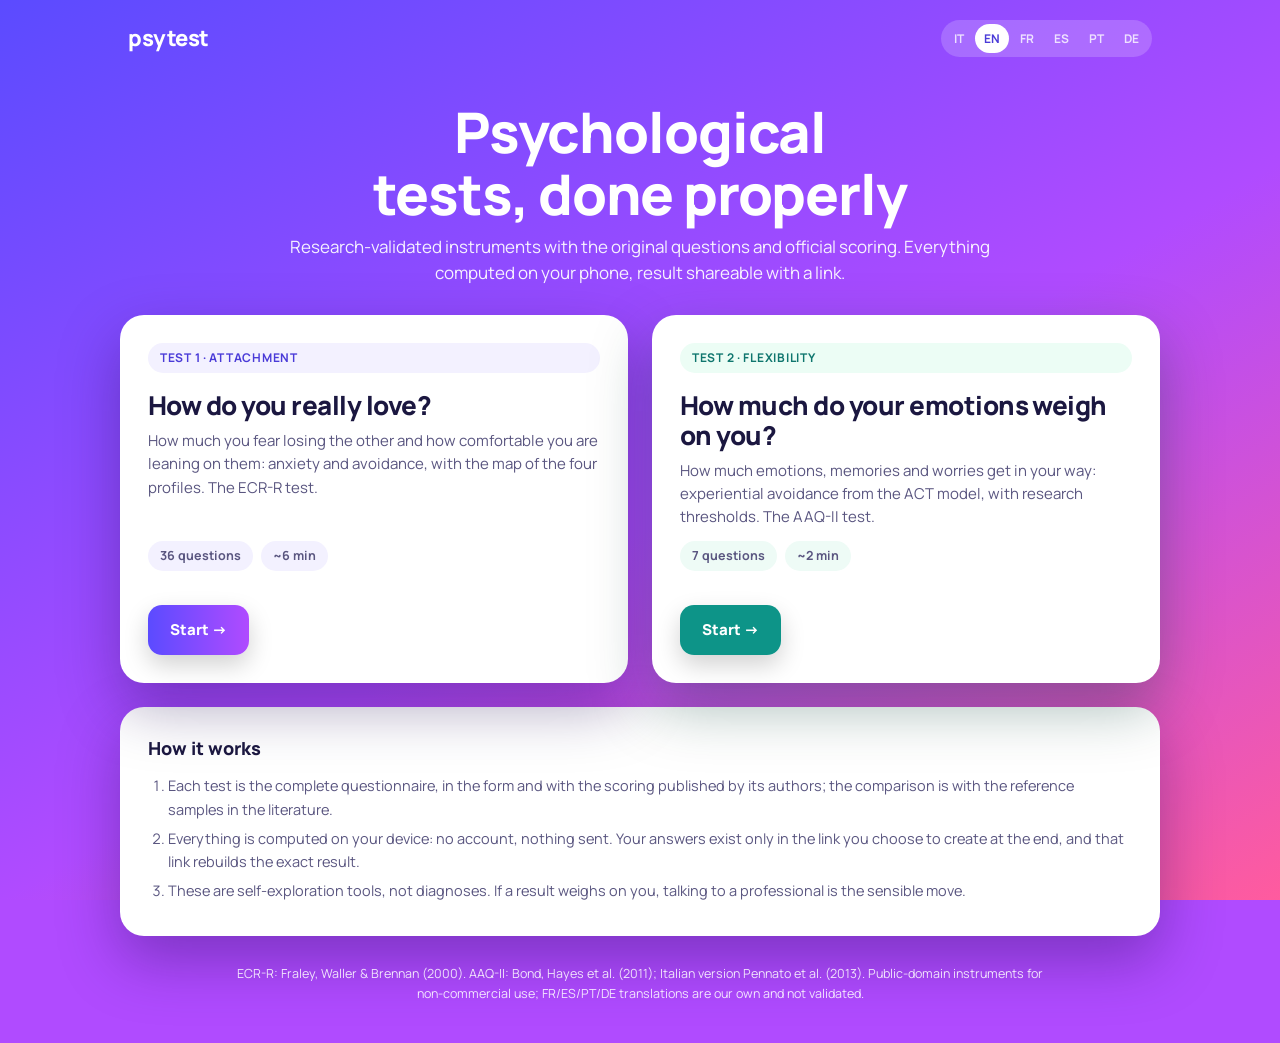
==== index.html @ 0bfcee7a "psytest: test psicologici ECR-R e AAQ-II, stile app moderna, 6 lingue, link condivisibile Co-Authore" ====
<!DOCTYPE html>
<html lang="it">
<head>
<meta charset="UTF-8">
<meta name="viewport" content="width=device-width, initial-scale=1.0">
<title>psytest</title>
<meta name="description" content="Test psicologici validati, calcolati sul tuo dispositivo: stile di attaccamento (ECR-R) e flessibilità psicologica (AAQ-II). Risultato condivisibile con un link.">
<meta name="robots" content="noindex, nofollow">
<link rel="preconnect" href="https://fonts.googleapis.com">
<link rel="preconnect" href="https://fonts.gstatic.com" crossorigin>
<link href="https://fonts.googleapis.com/css2?family=Manrope:wght@500;600;700;800&display=swap" rel="stylesheet">
<link rel="stylesheet" href="psy/app.css">
</head>
<body>
<div class="top"><a class="brand" href="index.html">psytest</a><span id="langPick"></span></div>
<div class="hero"><h1 id="title"></h1><p id="lede"></p></div>
<main class="tests" id="tests"></main>
<section class="how"><div class="card"><h2 id="howT"></h2><ol id="how"></ol></div></section>
<p class="foot" id="foot"></p>

<script src="lang/i18n.js"></script>
<script>
(function(){
  const $=id=>document.getElementById(id);
  const UI={
    it:{title:"Test psicologici, fatti bene",lede:"Strumenti validati dalla ricerca, con le domande originali e il punteggio ufficiale. Tutto calcolato sul tuo telefono, risultato condivisibile con un link.",
      tests:[{h:"ecr-r.html",k:"Test 1 · Attaccamento",t:"Come ami, davvero?",d:"Quanto temi di perdere l'altro e quanto ti è comodo appoggiarti: ansia ed evitamento, con la mappa dei quattro profili. Il test ECR-R.",m:["36 domande","~6 min"],b:"Inizia"},
             {h:"aaq-ii.html",k:"Test 2 · Flessibilità",t:"Quanto ti pesano le emozioni?",d:"Quanto emozioni, ricordi e preoccupazioni ti ostacolano: l'evitamento esperienziale del modello ACT, con le soglie di ricerca. Il test AAQ-II.",m:["7 domande","~2 min"],b:"Inizia",theme:"teal"}],
      howT:"Come funziona",how:["Ogni test è il questionario completo, nella forma e con lo scoring pubblicati dagli autori; il confronto è con i campioni di riferimento della letteratura.","Tutto viene calcolato sul tuo dispositivo: nessun account, nessun invio. Le risposte esistono solo nel link che scegli di creare alla fine, e quel link ricostruisce esattamente il risultato.","Sono strumenti di auto-esplorazione, non diagnosi. Se un risultato ti pesa, parlarne con un professionista è la mossa sensata."],
      foot:"ECR-R: Fraley, Waller & Brennan (2000). AAQ-II: Bond, Hayes et al. (2011); versione italiana Pennato et al. (2013). Strumenti di pubblico dominio per uso non commerciale; le traduzioni FR/ES/PT/DE sono proprie e non validate."},
    en:{title:"Psychological tests, done properly",lede:"Research-validated instruments with the original questions and official scoring. Everything computed on your phone, result shareable with a link.",
      tests:[{h:"ecr-r.html",k:"Test 1 · Attachment",t:"How do you really love?",d:"How much you fear losing the other and how comfortable you are leaning on them: anxiety and avoidance, with the map of the four profiles. The ECR-R test.",m:["36 questions","~6 min"],b:"Start"},
             {h:"aaq-ii.html",k:"Test 2 · Flexibility",t:"How much do your emotions weigh on you?",d:"How much emotions, memories and worries get in your way: experiential avoidance from the ACT model, with research thresholds. The AAQ-II test.",m:["7 questions","~2 min"],b:"Start",theme:"teal"}],
      howT:"How it works",how:["Each test is the complete questionnaire, in the form and with the scoring published by its authors; the comparison is with the reference samples in the literature.","Everything is computed on your device: no account, nothing sent. Your answers exist only in the link you choose to create at the end, and that link rebuilds the exact result.","These are self-exploration tools, not diagnoses. If a result weighs on you, talking to a professional is the sensible move."],
      foot:"ECR-R: Fraley, Waller & Brennan (2000). AAQ-II: Bond, Hayes et al. (2011); Italian version Pennato et al. (2013). Public-domain instruments for non-commercial use; FR/ES/PT/DE translations are our own and not validated."},
    fr:{title:"Des tests psychologiques, faits comme il faut",lede:"Des outils validés par la recherche, avec les questions originales et le score officiel. Tout est calculé sur ton téléphone, résultat partageable par un lien.",
      tests:[{h:"ecr-r.html",k:"Test 1 · Attachement",t:"Comment tu aimes, vraiment ?",d:"À quel point tu crains de perdre l'autre et à quel point tu es à l'aise pour t'appuyer sur lui : anxiété et évitement, avec la carte des quatre profils. Le test ECR-R.",m:["36 questions","~6 min"],b:"Commencer"},
             {h:"aaq-ii.html",k:"Test 2 · Flexibilité",t:"À quel point tes émotions te pèsent ?",d:"À quel point les émotions, les souvenirs et les inquiétudes te font obstacle : l'évitement expérientiel du modèle ACT, avec les seuils de recherche. Le test AAQ-II.",m:["7 questions","~2 min"],b:"Commencer",theme:"teal"}],
      howT:"Comment ça marche",how:["Chaque test est le questionnaire complet, dans la forme et avec le score publiés par ses auteurs ; la comparaison se fait avec les échantillons de référence de la littérature.","Tout est calculé sur ton appareil : pas de compte, rien d'envoyé. Tes réponses n'existent que dans le lien que tu choisis de créer à la fin, et ce lien reconstruit exactement le résultat.","Ce sont des outils d'auto-exploration, pas des diagnostics. Si un résultat te pèse, en parler à un professionnel est la démarche sensée."],
      foot:"ECR-R : Fraley, Waller & Brennan (2000). AAQ-II : Bond, Hayes et al. (2011) ; version italienne Pennato et al. (2013). Instruments du domaine public pour usage non commercial ; les traductions FR/ES/PT/DE sont les nôtres et non validées."},
    es:{title:"Tests psicológicos, hechos como es debido",lede:"Instrumentos validados por la investigación, con las preguntas originales y la puntuación oficial. Todo se calcula en tu teléfono, resultado compartible con un enlace.",
      tests:[{h:"ecr-r.html",k:"Test 1 · Apego",t:"¿Cómo amas, de verdad?",d:"Cuánto temes perder al otro y cuánto te resulta cómodo apoyarte: ansiedad y evitación, con el mapa de los cuatro perfiles. El test ECR-R.",m:["36 preguntas","~6 min"],b:"Empezar"},
             {h:"aaq-ii.html",k:"Test 2 · Flexibilidad",t:"¿Cuánto te pesan las emociones?",d:"Cuánto te obstaculizan las emociones, los recuerdos y las preocupaciones: la evitación experiencial del modelo ACT, con los umbrales de investigación. El test AAQ-II.",m:["7 preguntas","~2 min"],b:"Empezar",theme:"teal"}],
      howT:"Cómo funciona",how:["Cada test es el cuestionario completo, en la forma y con la puntuación publicadas por sus autores; la comparación es con las muestras de referencia de la literatura.","Todo se calcula en tu dispositivo: sin cuenta, sin envíos. Tus respuestas existen solo en el enlace que decidas crear al final, y ese enlace reconstruye exactamente el resultado.","Son herramientas de autoexploración, no diagnósticos. Si un resultado te pesa, hablarlo con un profesional es lo sensato."],
      foot:"ECR-R: Fraley, Waller & Brennan (2000). AAQ-II: Bond, Hayes et al. (2011); versión italiana Pennato et al. (2013). Instrumentos de dominio público para uso no comercial; las traducciones FR/ES/PT/DE son propias y no validadas."},
    pt:{title:"Testes psicológicos, feitos como se deve",lede:"Instrumentos validados pela pesquisa, com as perguntas originais e a pontuação oficial. Tudo calculado no seu celular, resultado compartilhável por link.",
      tests:[{h:"ecr-r.html",k:"Teste 1 · Apego",t:"Como você ama, de verdade?",d:"Quanto você teme perder o outro e quanto se sente à vontade para se apoiar: ansiedade e evitação, com o mapa dos quatro perfis. O teste ECR-R.",m:["36 perguntas","~6 min"],b:"Começar"},
             {h:"aaq-ii.html",k:"Teste 2 · Flexibilidade",t:"Quanto as emoções pesam para você?",d:"Quanto emoções, lembranças e preocupações atrapalham você: a evitação experiencial do modelo ACT, com os limiares de pesquisa. O teste AAQ-II.",m:["7 perguntas","~2 min"],b:"Começar",theme:"teal"}],
      howT:"Como funciona",how:["Cada teste é o questionário completo, na forma e com a pontuação publicadas pelos autores; a comparação é com as amostras de referência da literatura.","Tudo é calculado no seu dispositivo: sem conta, sem envio. Suas respostas existem só no link que você escolher criar no fim, e esse link reconstrói exatamente o resultado.","São ferramentas de autoexploração, não diagnósticos. Se um resultado pesa, conversar com um profissional é o passo sensato."],
      foot:"ECR-R: Fraley, Waller & Brennan (2000). AAQ-II: Bond, Hayes et al. (2011); versão italiana Pennato et al. (2013). Instrumentos de domínio público para uso não comercial; as traduções FR/ES/PT/DE são próprias e não validadas."},
    de:{title:"Psychologische Tests, richtig gemacht",lede:"Von der Forschung validierte Instrumente mit den Originalfragen und der offiziellen Auswertung. Alles auf deinem Handy berechnet, Ergebnis per Link teilbar.",
      tests:[{h:"ecr-r.html",k:"Test 1 · Bindung",t:"Wie liebst du wirklich?",d:"Wie sehr du fürchtest, den anderen zu verlieren, und wie leicht du dich anlehnen kannst: Angst und Vermeidung, mit der Karte der vier Profile. Der ECR-R-Test.",m:["36 Fragen","~6 Min."],b:"Starten"},
             {h:"aaq-ii.html",k:"Test 2 · Flexibilität",t:"Wie sehr belasten dich deine Gefühle?",d:"Wie sehr Gefühle, Erinnerungen und Sorgen dir im Weg stehen: Erlebnisvermeidung aus dem ACT-Modell, mit Forschungsschwellen. Der AAQ-II-Test.",m:["7 Fragen","~2 Min."],b:"Starten",theme:"teal"}],
      howT:"So funktioniert es",how:["Jeder Test ist der vollständige Fragebogen, in der Form und mit der Auswertung, die die Autoren veröffentlicht haben; verglichen wird mit den Referenzstichproben der Literatur.","Alles wird auf deinem Gerät berechnet: kein Konto, nichts wird gesendet. Deine Antworten existieren nur im Link, den du am Ende erstellen möchtest, und dieser Link stellt genau das Ergebnis wieder her.","Das sind Werkzeuge zur Selbsterkundung, keine Diagnosen. Wenn dich ein Ergebnis belastet, ist ein Gespräch mit einer Fachperson der vernünftige Schritt."],
      foot:"ECR-R: Fraley, Waller & Brennan (2000). AAQ-II: Bond, Hayes et al. (2011); italienische Version Pennato et al. (2013). Gemeinfreie Instrumente für nicht-kommerzielle Nutzung; die Übersetzungen FR/ES/PT/DE sind unsere eigenen und nicht validiert."}
  };
  function render(){
    const L=window.ZI18N?window.ZI18N.get():"it", u=UI[L]||UI.it;
    document.documentElement.lang=L;
    $("title").textContent=u.title; $("lede").textContent=u.lede;
    $("tests").innerHTML=u.tests.map(t=>`<a class="card" href="${t.h}"${t.theme?` data-theme="${t.theme}"`:""} style="text-decoration:none;color:inherit"><span class="kicker">${t.k}</span><h2>${t.t}</h2><p>${t.d}</p><div class="meta">${t.m.map(m=>`<span>${m}</span>`).join("")}</div><span class="btn">${t.b} →</span></a>`).join("");
    $("howT").textContent=u.howT; $("how").innerHTML=u.how.map(p=>`<li>${p}</li>`).join("");
    $("foot").textContent=u.foot;
    if(window.ZI18N) window.ZI18N.decorate();
  }
  if(window.ZI18N) window.ZI18N.mount($("langPick"));
  window.addEventListener("zlangchange",render);
  render();
})();
</script>
</body>
</html>
---- psy/app.css ----
/* ============================================================
   PSYTEST · APP — stile "app moderna"
   Sfondo sfumato, card bianche con ombra morbida, una domanda
   per schermata, pulsanti grandi con etichetta, barra di
   avanzamento, risultato con anello / chip / barre, box di
   condivisione. Font: Manrope.
   Tema per modulo via data-theme sul <body>: default indaco→rosa,
   "teal" per il modulo 02.
   ============================================================ */
:root{
  --g1:#5b4bff;--g2:#b04bff;--g3:#ff5b9e;
  --acc:#5b4bff;--acc2:#ff5b9e;--acc-l:#f3f1ff;--acc-l2:#ffe6ef;--acc-t:#4a3bd8;--acc2-t:#d6336c;
  --ink:#1b1740;--ink2:#5a5680;--ink3:#8f8bb0;--card:#fff;--soft:#f3f1ff;--line:#e9e6fb;
  --shadow:0 24px 60px rgba(30,10,80,.35);
  --font:'Manrope',system-ui,-apple-system,Segoe UI,sans-serif;
}
[data-theme="teal"]{--g1:#0891b2;--g2:#0d9488;--g3:#84cc16;--acc:#0d9488;--acc2:#65a30d;--acc-l:#ecfdf5;--acc-l2:#f4fce3;--acc-t:#0f766e;--acc2-t:#4d7c0f;--soft:#eefbf6;--line:#d9f2ea;--shadow:0 24px 60px rgba(4,60,50,.35)}
*{box-sizing:border-box}
html{scroll-behavior:smooth}
body{margin:0;font-family:var(--font);color:var(--ink);background:var(--g2);background-image:linear-gradient(150deg,var(--g1) 0%,var(--g2) 55%,var(--g3) 100%);background-attachment:fixed;min-height:100vh;padding:0 16px;padding-block:0 40px;line-height:1.5;-webkit-text-size-adjust:100%}
::selection{background:var(--acc);color:#fff}
:focus-visible{outline:3px solid #fff;outline-offset:2px;box-shadow:0 0 0 5px var(--acc)}
a{color:var(--acc-t)}
b,strong{font-weight:700}

.top{max-width:1040px;margin:0 auto;display:flex;justify-content:space-between;align-items:center;padding:20px 8px;color:#fff;gap:12px}
.top .brand{font-weight:800;font-size:22px;letter-spacing:-.02em;color:#fff;text-decoration:none}
.top .brand small{font-weight:600;font-size:13px;opacity:.85;margin-left:10px}
@media(max-width:600px){.top .brand small{display:none}}
.zlang-picker{display:inline-flex;gap:2px;background:rgba(255,255,255,.18);border-radius:999px;padding:4px}
.zlang-btn{border:0;background:transparent;color:#fff;font-family:var(--font);font-weight:700;font-size:12px;padding:6px 9px;border-radius:999px;cursor:pointer;opacity:.8}
.zlang-btn:hover{opacity:1;background:rgba(255,255,255,.14)}
.zlang-btn.on{opacity:1;background:#fff;color:var(--acc-t)}

.stage{max-width:1040px;margin:12px auto 0;display:grid;grid-template-columns:1fr;gap:28px;align-items:start;justify-items:center}
.stage.two{grid-template-columns:1fr 1fr;justify-items:stretch}
@media(max-width:800px){.stage.two{grid-template-columns:1fr}}
.card{background:var(--card);border-radius:24px;padding:28px;box-shadow:var(--shadow);width:100%;max-width:620px}
.stage.two .card{max-width:none}
@media(max-width:600px){.card{padding:22px 18px;border-radius:20px}}
.kicker{display:inline-flex;gap:8px;align-items:center;font-size:12px;font-weight:700;color:var(--acc-t);background:var(--acc-l);border-radius:999px;padding:6px 12px;letter-spacing:.06em;text-transform:uppercase}
h1{font-size:clamp(26px,4vw,34px);letter-spacing:-.02em;line-height:1.1;margin:16px 0 8px;font-weight:800;text-wrap:balance}
.lede{color:var(--ink2);font-size:15.5px;margin:0 0 18px;line-height:1.55}
.meta{display:flex;flex-wrap:wrap;gap:8px;margin:0 0 20px}
.meta span{font-size:12.5px;font-weight:700;color:var(--ink2);background:var(--soft);border-radius:999px;padding:6px 12px}
.instr{background:var(--soft);border-radius:16px;padding:14px 16px;font-size:14.5px;color:var(--ink2);line-height:1.5;margin:0 0 20px}
.instr b{color:var(--ink)}

.prog{display:flex;align-items:center;gap:12px;font-size:13px;font-weight:700;color:var(--ink2);margin-bottom:8px}
.bar{flex:1;height:10px;background:var(--soft);border-radius:999px;overflow:hidden}
.bar i{display:block;height:100%;width:0;background:linear-gradient(90deg,var(--acc),var(--acc2));border-radius:999px;transition:width .3s cubic-bezier(.2,.8,.2,1)}
.qn{font-size:13px;font-weight:700;color:var(--ink3);margin:22px 0 6px;letter-spacing:.04em}
.q{font-size:22px;font-weight:700;line-height:1.3;margin:0 0 20px;letter-spacing:-.01em;min-height:2.6em}
@media(max-width:600px){.q{font-size:20px}}
.opts{display:grid;gap:10px}
.opt{display:flex;align-items:center;justify-content:space-between;gap:12px;min-height:54px;padding:10px 18px;border-radius:14px;border:2px solid var(--line);background:#fff;font-family:var(--font);font-weight:600;font-size:15px;color:var(--ink);text-align:left;cursor:pointer;transition:border-color .12s,background .12s,transform .08s}
.opt b{flex:none;width:30px;height:30px;border-radius:50%;background:var(--soft);display:inline-flex;align-items:center;justify-content:center;font-size:13px;color:var(--acc-t)}
.opt:hover{border-color:var(--acc)}
.opt:active{transform:scale(.99)}
.opt.on{border-color:var(--acc);background:var(--acc-l);box-shadow:0 8px 20px rgba(0,0,0,.08)}
.opt.on b{background:var(--acc);color:#fff}
.nav{display:flex;justify-content:space-between;margin-top:22px;gap:10px}
.btn{min-height:50px;padding:0 22px;border-radius:14px;border:0;font-family:var(--font);font-weight:800;font-size:15px;background:linear-gradient(90deg,var(--acc),var(--g2));color:#fff;box-shadow:0 10px 24px rgba(0,0,0,.18);display:inline-flex;align-items:center;justify-content:center;gap:8px;cursor:pointer;text-decoration:none;transition:transform .08s,box-shadow .12s}
.btn:hover{box-shadow:0 12px 28px rgba(0,0,0,.24)}
.btn:active{transform:translateY(1px)}
.btn.ghost{background:var(--soft);color:var(--ink2);box-shadow:none}
.btn.ghost:hover{background:var(--line)}
.btn[disabled]{opacity:.45;cursor:default;box-shadow:none}
.btn.full{width:100%}
.btn svg{width:16px;height:16px;fill:currentColor}
.hint{font-size:12.5px;color:var(--ink3);margin-top:12px;text-align:center}

/* risultato */
.res .big{display:flex;align-items:center;gap:22px;margin:18px 0 8px;flex-wrap:wrap}
.ring{width:132px;height:132px;border-radius:50%;background:conic-gradient(var(--acc) 0 var(--p,50%),var(--soft) var(--p,50%) 100%);display:grid;place-items:center;flex:none}
.ring div{width:104px;height:104px;border-radius:50%;background:#fff;display:grid;place-items:center;text-align:center;font-weight:800;font-size:26px;line-height:1}
.ring div small{display:block;font-size:10.5px;color:var(--ink3);font-weight:700;margin-top:5px;letter-spacing:.04em}
.style{font-size:28px;font-weight:800;letter-spacing:-.02em;line-height:1.1;margin:0}
.style small{display:block;font-size:14px;color:var(--ink2);font-weight:600;margin-top:6px}
.chips{display:flex;gap:8px;flex-wrap:wrap;margin:14px 0 18px}
.chip{font-size:12.5px;font-weight:700;border-radius:999px;padding:7px 12px;background:var(--acc-l);color:var(--acc-t)}
.chip.p{background:var(--acc-l2);color:var(--acc2-t)}
.dim{margin:14px 0}
.dim .h{display:flex;justify-content:space-between;font-weight:700;font-size:14px;margin-bottom:6px}
.dim .h span:last-child{color:var(--ink2)}
.dim .bar{height:12px;position:relative;overflow:visible;margin-bottom:22px}
.dim .bar i{border-radius:999px}
.dim.a .bar i{background:linear-gradient(90deg,#ff9cc2,var(--acc2))}
.dim.v .bar i{background:linear-gradient(90deg,#9d92ff,var(--acc))}
.dim .bar em{position:absolute;top:-5px;bottom:-5px;width:3px;background:var(--ink);border-radius:2px;opacity:.55}
.dim .bar em::after{content:attr(data-l);position:absolute;top:100%;left:50%;transform:translateX(-50%);font-style:normal;font-size:10.5px;color:var(--ink3);white-space:nowrap;margin-top:4px;font-weight:700}
.dim .t{font-size:13.5px;color:var(--ink2);margin:0}
.sec{margin-top:22px;padding-top:18px;border-top:1px solid var(--line)}
.sec h2{font-size:16px;font-weight:800;margin:0 0 8px;letter-spacing:-.01em}
.sec p{margin:0 0 10px;color:var(--ink2);font-size:14.5px;line-height:1.55}
.sec p:last-child{margin-bottom:0}
.desc{color:var(--ink2);font-size:15px;line-height:1.55;margin:16px 0 0}
.tip{background:linear-gradient(135deg,var(--acc-l),var(--acc-l2));border-radius:16px;padding:16px 18px;margin-top:18px;font-size:14.5px;color:var(--ink2)}
.tip b{display:block;color:var(--ink);margin-bottom:4px}
.note{font-size:12.5px;color:var(--ink3);margin-top:16px;line-height:1.5}

.map{display:grid;grid-template-columns:minmax(0,300px) 1fr;gap:18px;align-items:center;margin-top:10px}
@media(max-width:600px){.map{grid-template-columns:1fr}}
.map svg{width:100%;max-width:300px;height:auto;display:block}
.map .grid line{stroke:var(--line);stroke-width:1}
.map .quad{fill:var(--acc-l);opacity:0}
.map .quad.on{opacity:1}
.map .frame{fill:none;stroke:var(--line);stroke-width:2;rx:14}
.map .qlab{font-family:var(--font);font-size:10.5px;font-weight:700;fill:var(--ink3)}
.map .qlab.on{fill:var(--acc-t)}
.map .mean{stroke:var(--ink3);stroke-width:1.5;stroke-dasharray:4 4}
.map .axl{font-family:var(--font);font-size:10px;font-weight:700;fill:var(--ink3)}
.legend{font-size:13.5px;color:var(--ink2)}
.legend .r{display:flex;gap:8px;align-items:baseline;margin-bottom:4px}
.legend .r b{color:var(--ink)}
.legend p{margin:8px 0 0}

.big-score{display:flex;align-items:baseline;gap:8px;margin:14px 0 4px}
.big-score .n{font-size:64px;font-weight:800;letter-spacing:-.04em;line-height:1}
.big-score .of{font-size:15px;font-weight:700;color:var(--ink3)}
.band{font-size:22px;font-weight:800;margin:0 0 14px;letter-spacing:-.01em}
.scale{position:relative;height:14px;border-radius:999px;background:linear-gradient(90deg,var(--acc-l) 0 24%,var(--soft) 24% 40.5%,#fde68a 40.5% 50%,#fca5a5 50% 100%);margin:26px 0 6px}
.scale em{position:absolute;top:-6px;width:26px;height:26px;border-radius:50%;background:var(--acc);border:4px solid #fff;box-shadow:0 4px 12px rgba(0,0,0,.2);transform:translateX(-50%)}
.scale-l{display:flex;justify-content:space-between;font-size:11px;font-weight:700;color:var(--ink3)}
.bands{display:grid;grid-template-columns:repeat(4,1fr);gap:6px;margin:12px 0 4px}
.bands span{font-size:11.5px;font-weight:700;color:var(--ink2);background:var(--soft);border-radius:10px;padding:8px 6px;text-align:center;line-height:1.25}
.bands span.on{background:var(--acc);color:#fff}
@media(max-width:600px){.bands{grid-template-columns:1fr 1fr}}
.items{display:grid;grid-template-columns:repeat(7,1fr);gap:6px;align-items:end;height:110px;margin:16px 0 4px}
.items .b{position:relative;border-radius:8px 8px 4px 4px;background:var(--soft)}
.items .b.top{background:linear-gradient(180deg,var(--acc),var(--g2))}
.items .b span{position:absolute;top:-20px;left:0;right:0;text-align:center;font-size:12px;font-weight:800;color:var(--ink)}
.itemsl{display:grid;grid-template-columns:repeat(7,1fr);gap:6px;font-size:11px;font-weight:700;color:var(--ink3);text-align:center}

.sharebox{margin-top:22px;background:linear-gradient(135deg,var(--acc-l),var(--acc-l2));border-radius:18px;padding:18px}
.sharebox h3{margin:0 0 4px;font-size:16px;font-weight:800}
.sharebox p{margin:0 0 12px;color:var(--ink2);font-size:13.5px}
.sharebox input{width:100%;min-height:44px;border:2px solid var(--line);border-radius:12px;padding:0 12px;font-family:var(--font);font-size:13px;color:var(--ink2);background:#fff;margin-bottom:10px}
.sharebox .row{display:flex;gap:8px;flex-wrap:wrap}
.sharebox .btn{min-height:44px;padding:0 16px;font-size:14px}
.ico{display:inline-flex;gap:8px;flex-wrap:wrap}
.ico a,.ico button{min-height:44px;padding:0 14px;border-radius:12px;background:#fff;border:2px solid var(--line);display:inline-flex;align-items:center;gap:8px;font-family:var(--font);font-size:13px;font-weight:800;color:var(--ink2);text-decoration:none;cursor:pointer}
.ico a:hover,.ico button:hover{border-color:var(--acc)}
.ico svg{width:16px;height:16px;fill:currentColor}
.acts{display:flex;gap:10px;margin-top:18px;flex-wrap:wrap}

/* hub */
.hero{color:#fff;text-align:center;max-width:720px;margin:24px auto 30px}
.hero h1{font-size:clamp(34px,6vw,56px);margin:0 0 10px;color:#fff}
.hero p{font-size:17px;opacity:.92;margin:0;line-height:1.5}
.tests{max-width:1040px;margin:0 auto;display:grid;grid-template-columns:1fr 1fr;gap:24px}
@media(max-width:800px){.tests{grid-template-columns:1fr}}
.tests .card{max-width:none;display:flex;flex-direction:column;gap:6px}
.tests h2{font-size:26px;font-weight:800;letter-spacing:-.02em;margin:12px 0 2px;line-height:1.15}
.tests p{color:var(--ink2);margin:0 0 6px;font-size:15px;line-height:1.55;flex:1}
.tests .btn{align-self:flex-start;margin-top:8px}
.how{max-width:1040px;margin:24px auto 0}
.how .card{max-width:none}
.how h2{font-size:18px;font-weight:800;margin:0 0 12px}
.how ol{margin:0;padding-left:20px;color:var(--ink2);font-size:14.5px;line-height:1.6}
.how li{margin-bottom:6px}
.foot{color:rgba(255,255,255,.85);font-size:12.5px;text-align:center;max-width:820px;margin:28px auto 0;line-height:1.55}

/* motion */
.fade{animation:fade .28s cubic-bezier(.2,.8,.2,1)}
@keyframes fade{from{opacity:0;transform:translateY(8px)}to{opacity:1;transform:none}}
@media(prefers-reduced-motion:reduce){.fade{animation:none}.bar i{transition:none}}
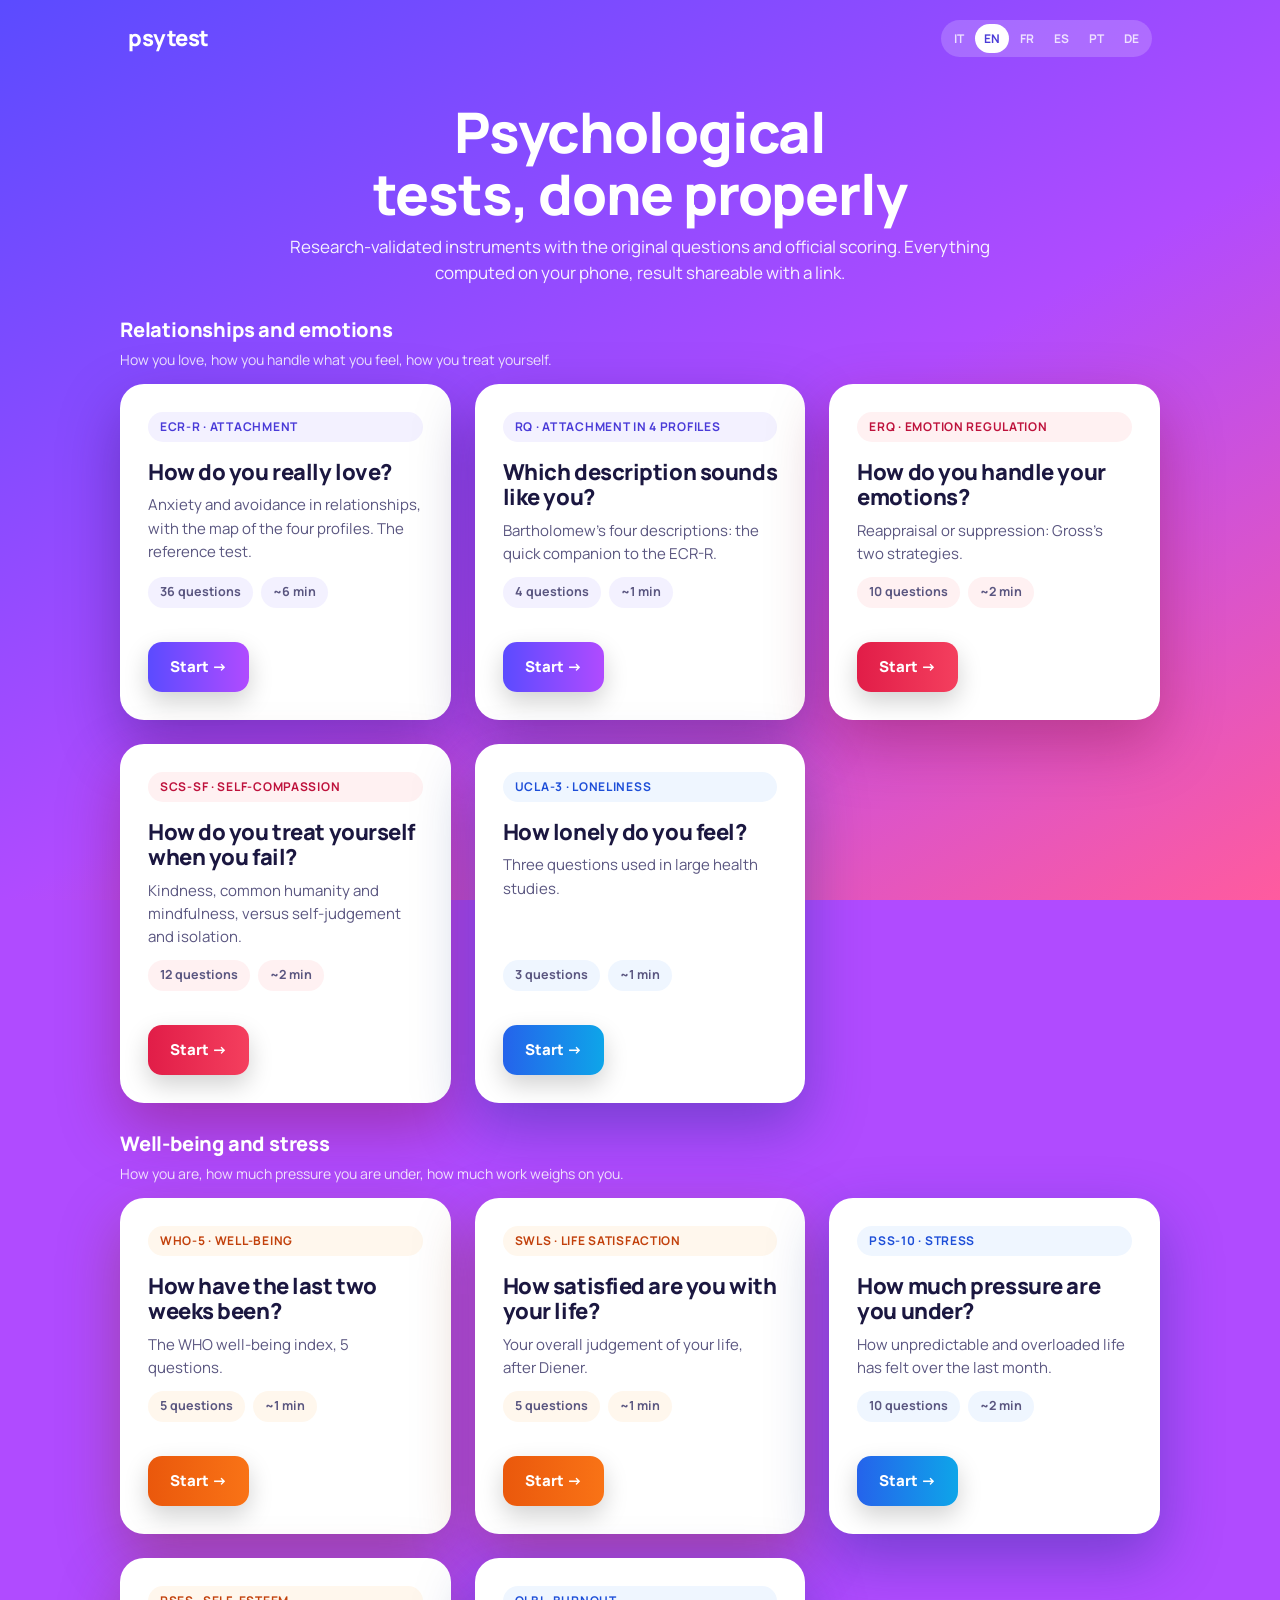
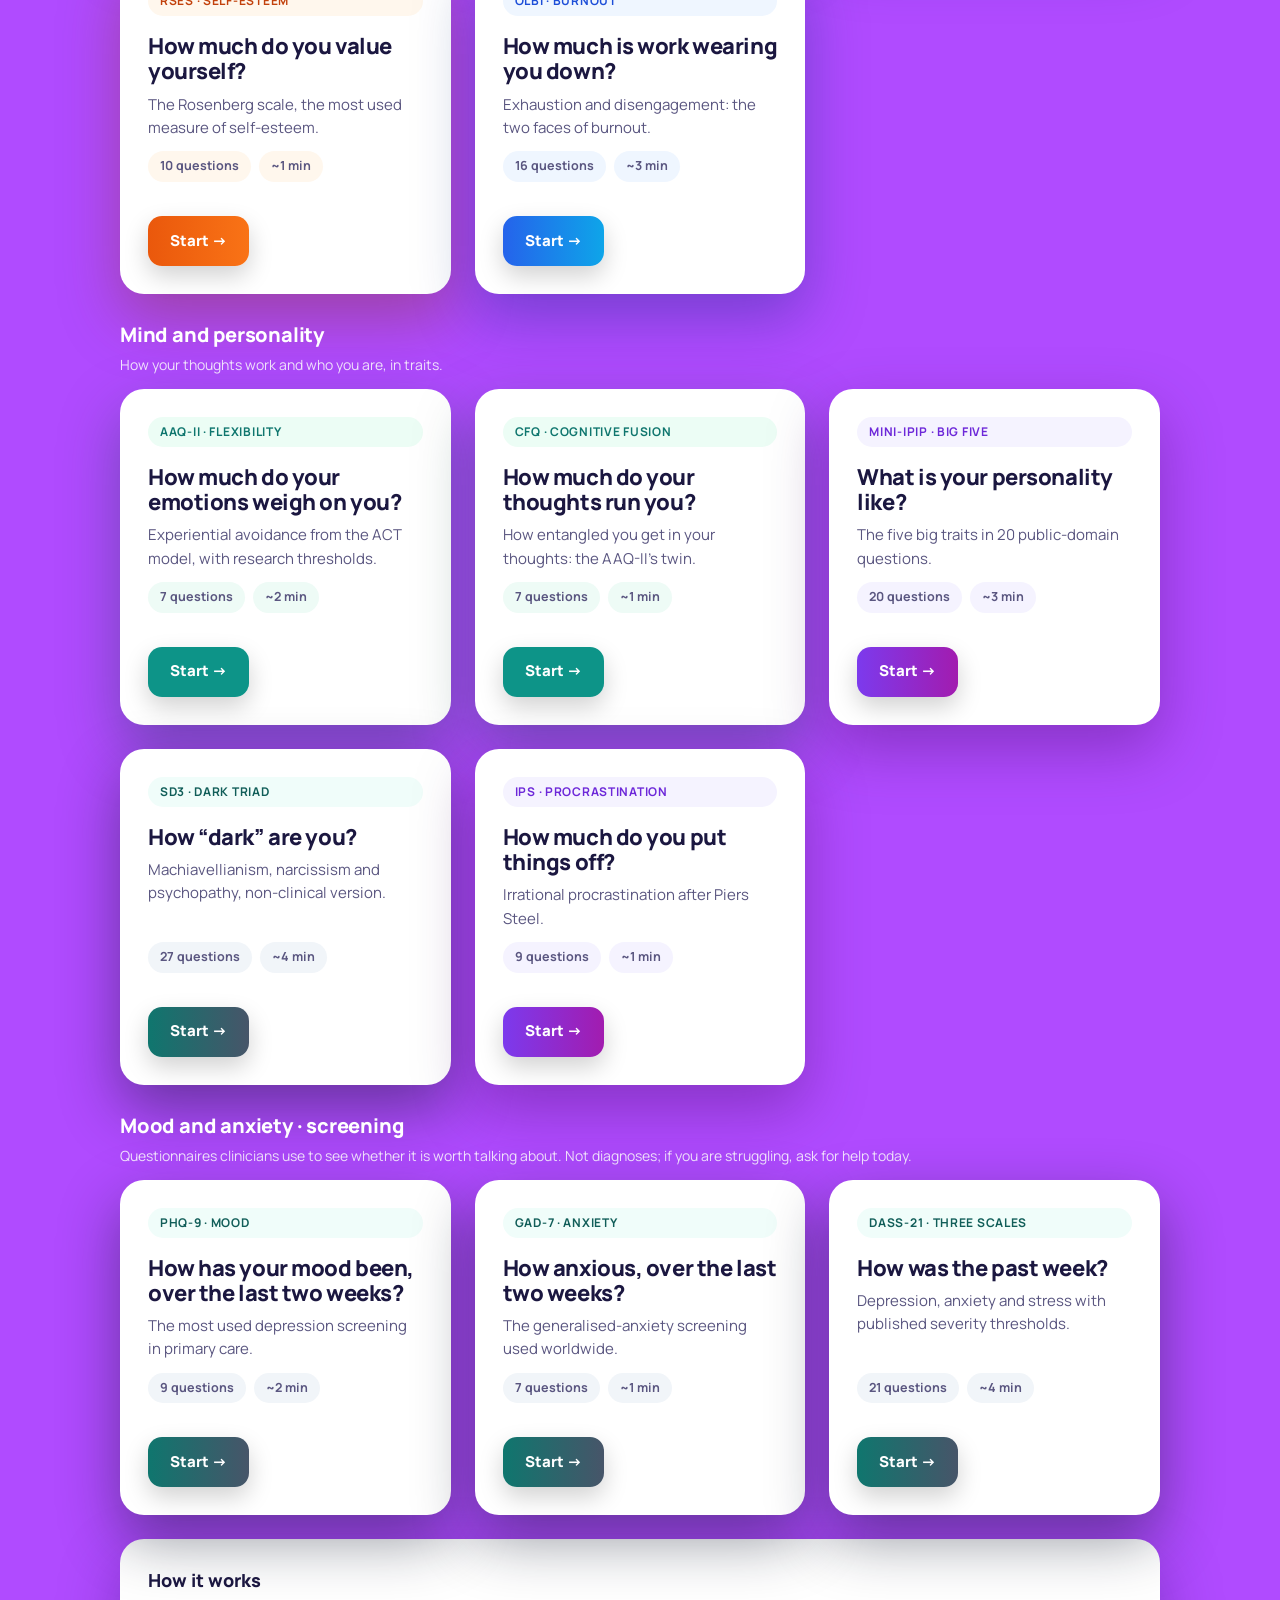
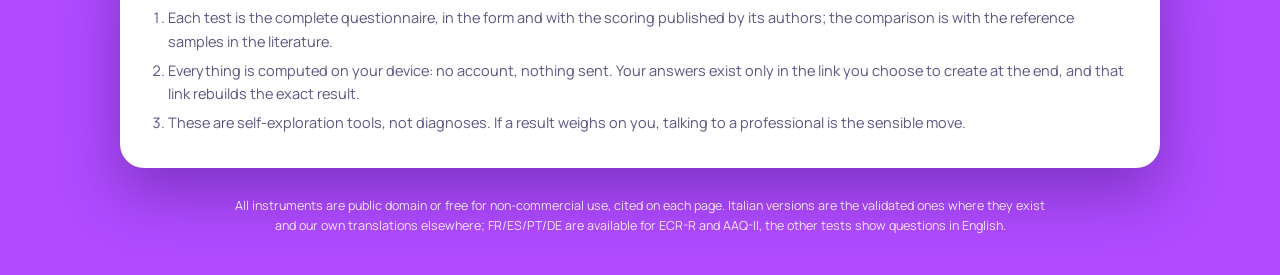
==== commit c4b148ee: "psytest: 16 nuovi test (RQ, ERQ, SCS-SF, UCLA-3, WHO-5, SWLS, PSS-10, RSES, OLBI, CFQ, Mini-IPIP, SD" ====
--- a/index.html
+++ b/index.html
@@ -4,7 +4,7 @@
 <meta charset="UTF-8">
 <meta name="viewport" content="width=device-width, initial-scale=1.0">
 <title>psytest</title>
-<meta name="description" content="Test psicologici validati, calcolati sul tuo dispositivo: stile di attaccamento (ECR-R) e flessibilità psicologica (AAQ-II). Risultato condivisibile con un link.">
+<meta name="description" content="Test psicologici validati, calcolati sul tuo dispositivo, con risultato condivisibile: attaccamento, personalità, benessere, stress, umore.">
 <meta name="robots" content="noindex, nofollow">
 <link rel="preconnect" href="https://fonts.googleapis.com">
 <link rel="preconnect" href="https://fonts.gstatic.com" crossorigin>
@@ -14,7 +14,7 @@
 <body>
 <div class="top"><a class="brand" href="index.html">psytest</a><span id="langPick"></span></div>
 <div class="hero"><h1 id="title"></h1><p id="lede"></p></div>
-<main class="tests" id="tests"></main>
+<div id="groups"></div>
 <section class="how"><div class="card"><h2 id="howT"></h2><ol id="how"></ol></div></section>
 <p class="foot" id="foot"></p>
 
@@ -23,42 +23,73 @@
 (function(){
   const $=id=>document.getElementById(id);
   const UI={
-    it:{title:"Test psicologici, fatti bene",lede:"Strumenti validati dalla ricerca, con le domande originali e il punteggio ufficiale. Tutto calcolato sul tuo telefono, risultato condivisibile con un link.",
-      tests:[{h:"ecr-r.html",k:"Test 1 · Attaccamento",t:"Come ami, davvero?",d:"Quanto temi di perdere l'altro e quanto ti è comodo appoggiarti: ansia ed evitamento, con la mappa dei quattro profili. Il test ECR-R.",m:["36 domande","~6 min"],b:"Inizia"},
-             {h:"aaq-ii.html",k:"Test 2 · Flessibilità",t:"Quanto ti pesano le emozioni?",d:"Quanto emozioni, ricordi e preoccupazioni ti ostacolano: l'evitamento esperienziale del modello ACT, con le soglie di ricerca. Il test AAQ-II.",m:["7 domande","~2 min"],b:"Inizia",theme:"teal"}],
+    it:{title:"Test psicologici, fatti bene",lede:"Strumenti validati dalla ricerca, con le domande originali e il punteggio ufficiale. Tutto calcolato sul tuo telefono, risultato condivisibile con un link.",start:"Inizia",q:"domande",min:"min",
       howT:"Come funziona",how:["Ogni test è il questionario completo, nella forma e con lo scoring pubblicati dagli autori; il confronto è con i campioni di riferimento della letteratura.","Tutto viene calcolato sul tuo dispositivo: nessun account, nessun invio. Le risposte esistono solo nel link che scegli di creare alla fine, e quel link ricostruisce esattamente il risultato.","Sono strumenti di auto-esplorazione, non diagnosi. Se un risultato ti pesa, parlarne con un professionista è la mossa sensata."],
-      foot:"ECR-R: Fraley, Waller & Brennan (2000). AAQ-II: Bond, Hayes et al. (2011); versione italiana Pennato et al. (2013). Strumenti di pubblico dominio per uso non commerciale; le traduzioni FR/ES/PT/DE sono proprie e non validate."},
-    en:{title:"Psychological tests, done properly",lede:"Research-validated instruments with the original questions and official scoring. Everything computed on your phone, result shareable with a link.",
-      tests:[{h:"ecr-r.html",k:"Test 1 · Attachment",t:"How do you really love?",d:"How much you fear losing the other and how comfortable you are leaning on them: anxiety and avoidance, with the map of the four profiles. The ECR-R test.",m:["36 questions","~6 min"],b:"Start"},
-             {h:"aaq-ii.html",k:"Test 2 · Flexibility",t:"How much do your emotions weigh on you?",d:"How much emotions, memories and worries get in your way: experiential avoidance from the ACT model, with research thresholds. The AAQ-II test.",m:["7 questions","~2 min"],b:"Start",theme:"teal"}],
+      foot:"Tutti gli strumenti sono di pubblico dominio o liberi per uso non commerciale, citati in ogni pagina. Le versioni italiane sono quelle validate dove esistono (AAQ-II, PHQ-9, GAD-7, WHO-5, RSES, SWLS, PSS-10, ERQ, CFQ) e traduzioni proprie altrove; FR/ES/PT/DE sono disponibili per ECR-R e AAQ-II, gli altri test mostrano le domande in inglese."},
+    en:{title:"Psychological tests, done properly",lede:"Research-validated instruments with the original questions and official scoring. Everything computed on your phone, result shareable with a link.",start:"Start",q:"questions",min:"min",
       howT:"How it works",how:["Each test is the complete questionnaire, in the form and with the scoring published by its authors; the comparison is with the reference samples in the literature.","Everything is computed on your device: no account, nothing sent. Your answers exist only in the link you choose to create at the end, and that link rebuilds the exact result.","These are self-exploration tools, not diagnoses. If a result weighs on you, talking to a professional is the sensible move."],
-      foot:"ECR-R: Fraley, Waller & Brennan (2000). AAQ-II: Bond, Hayes et al. (2011); Italian version Pennato et al. (2013). Public-domain instruments for non-commercial use; FR/ES/PT/DE translations are our own and not validated."},
-    fr:{title:"Des tests psychologiques, faits comme il faut",lede:"Des outils validés par la recherche, avec les questions originales et le score officiel. Tout est calculé sur ton téléphone, résultat partageable par un lien.",
-      tests:[{h:"ecr-r.html",k:"Test 1 · Attachement",t:"Comment tu aimes, vraiment ?",d:"À quel point tu crains de perdre l'autre et à quel point tu es à l'aise pour t'appuyer sur lui : anxiété et évitement, avec la carte des quatre profils. Le test ECR-R.",m:["36 questions","~6 min"],b:"Commencer"},
-             {h:"aaq-ii.html",k:"Test 2 · Flexibilité",t:"À quel point tes émotions te pèsent ?",d:"À quel point les émotions, les souvenirs et les inquiétudes te font obstacle : l'évitement expérientiel du modèle ACT, avec les seuils de recherche. Le test AAQ-II.",m:["7 questions","~2 min"],b:"Commencer",theme:"teal"}],
-      howT:"Comment ça marche",how:["Chaque test est le questionnaire complet, dans la forme et avec le score publiés par ses auteurs ; la comparaison se fait avec les échantillons de référence de la littérature.","Tout est calculé sur ton appareil : pas de compte, rien d'envoyé. Tes réponses n'existent que dans le lien que tu choisis de créer à la fin, et ce lien reconstruit exactement le résultat.","Ce sont des outils d'auto-exploration, pas des diagnostics. Si un résultat te pèse, en parler à un professionnel est la démarche sensée."],
-      foot:"ECR-R : Fraley, Waller & Brennan (2000). AAQ-II : Bond, Hayes et al. (2011) ; version italienne Pennato et al. (2013). Instruments du domaine public pour usage non commercial ; les traductions FR/ES/PT/DE sont les nôtres et non validées."},
-    es:{title:"Tests psicológicos, hechos como es debido",lede:"Instrumentos validados por la investigación, con las preguntas originales y la puntuación oficial. Todo se calcula en tu teléfono, resultado compartible con un enlace.",
-      tests:[{h:"ecr-r.html",k:"Test 1 · Apego",t:"¿Cómo amas, de verdad?",d:"Cuánto temes perder al otro y cuánto te resulta cómodo apoyarte: ansiedad y evitación, con el mapa de los cuatro perfiles. El test ECR-R.",m:["36 preguntas","~6 min"],b:"Empezar"},
-             {h:"aaq-ii.html",k:"Test 2 · Flexibilidad",t:"¿Cuánto te pesan las emociones?",d:"Cuánto te obstaculizan las emociones, los recuerdos y las preocupaciones: la evitación experiencial del modelo ACT, con los umbrales de investigación. El test AAQ-II.",m:["7 preguntas","~2 min"],b:"Empezar",theme:"teal"}],
-      howT:"Cómo funciona",how:["Cada test es el cuestionario completo, en la forma y con la puntuación publicadas por sus autores; la comparación es con las muestras de referencia de la literatura.","Todo se calcula en tu dispositivo: sin cuenta, sin envíos. Tus respuestas existen solo en el enlace que decidas crear al final, y ese enlace reconstruye exactamente el resultado.","Son herramientas de autoexploración, no diagnósticos. Si un resultado te pesa, hablarlo con un profesional es lo sensato."],
-      foot:"ECR-R: Fraley, Waller & Brennan (2000). AAQ-II: Bond, Hayes et al. (2011); versión italiana Pennato et al. (2013). Instrumentos de dominio público para uso no comercial; las traducciones FR/ES/PT/DE son propias y no validadas."},
-    pt:{title:"Testes psicológicos, feitos como se deve",lede:"Instrumentos validados pela pesquisa, com as perguntas originais e a pontuação oficial. Tudo calculado no seu celular, resultado compartilhável por link.",
-      tests:[{h:"ecr-r.html",k:"Teste 1 · Apego",t:"Como você ama, de verdade?",d:"Quanto você teme perder o outro e quanto se sente à vontade para se apoiar: ansiedade e evitação, com o mapa dos quatro perfis. O teste ECR-R.",m:["36 perguntas","~6 min"],b:"Começar"},
-             {h:"aaq-ii.html",k:"Teste 2 · Flexibilidade",t:"Quanto as emoções pesam para você?",d:"Quanto emoções, lembranças e preocupações atrapalham você: a evitação experiencial do modelo ACT, com os limiares de pesquisa. O teste AAQ-II.",m:["7 perguntas","~2 min"],b:"Começar",theme:"teal"}],
-      howT:"Como funciona",how:["Cada teste é o questionário completo, na forma e com a pontuação publicadas pelos autores; a comparação é com as amostras de referência da literatura.","Tudo é calculado no seu dispositivo: sem conta, sem envio. Suas respostas existem só no link que você escolher criar no fim, e esse link reconstrói exatamente o resultado.","São ferramentas de autoexploração, não diagnósticos. Se um resultado pesa, conversar com um profissional é o passo sensato."],
-      foot:"ECR-R: Fraley, Waller & Brennan (2000). AAQ-II: Bond, Hayes et al. (2011); versão italiana Pennato et al. (2013). Instrumentos de domínio público para uso não comercial; as traduções FR/ES/PT/DE são próprias e não validadas."},
-    de:{title:"Psychologische Tests, richtig gemacht",lede:"Von der Forschung validierte Instrumente mit den Originalfragen und der offiziellen Auswertung. Alles auf deinem Handy berechnet, Ergebnis per Link teilbar.",
-      tests:[{h:"ecr-r.html",k:"Test 1 · Bindung",t:"Wie liebst du wirklich?",d:"Wie sehr du fürchtest, den anderen zu verlieren, und wie leicht du dich anlehnen kannst: Angst und Vermeidung, mit der Karte der vier Profile. Der ECR-R-Test.",m:["36 Fragen","~6 Min."],b:"Starten"},
-             {h:"aaq-ii.html",k:"Test 2 · Flexibilität",t:"Wie sehr belasten dich deine Gefühle?",d:"Wie sehr Gefühle, Erinnerungen und Sorgen dir im Weg stehen: Erlebnisvermeidung aus dem ACT-Modell, mit Forschungsschwellen. Der AAQ-II-Test.",m:["7 Fragen","~2 Min."],b:"Starten",theme:"teal"}],
-      howT:"So funktioniert es",how:["Jeder Test ist der vollständige Fragebogen, in der Form und mit der Auswertung, die die Autoren veröffentlicht haben; verglichen wird mit den Referenzstichproben der Literatur.","Alles wird auf deinem Gerät berechnet: kein Konto, nichts wird gesendet. Deine Antworten existieren nur im Link, den du am Ende erstellen möchtest, und dieser Link stellt genau das Ergebnis wieder her.","Das sind Werkzeuge zur Selbsterkundung, keine Diagnosen. Wenn dich ein Ergebnis belastet, ist ein Gespräch mit einer Fachperson der vernünftige Schritt."],
-      foot:"ECR-R: Fraley, Waller & Brennan (2000). AAQ-II: Bond, Hayes et al. (2011); italienische Version Pennato et al. (2013). Gemeinfreie Instrumente für nicht-kommerzielle Nutzung; die Übersetzungen FR/ES/PT/DE sind unsere eigenen und nicht validiert."}
+      foot:"All instruments are public domain or free for non-commercial use, cited on each page. Italian versions are the validated ones where they exist and our own translations elsewhere; FR/ES/PT/DE are available for ECR-R and AAQ-II, the other tests show questions in English."},
+    fr:{title:"Des tests psychologiques, faits comme il faut",lede:"Des outils validés par la recherche, avec les questions originales et le score officiel. Tout est calculé sur ton téléphone, résultat partageable par un lien.",start:"Commencer",q:"questions",min:"min",howT:"Comment ça marche",how:["Chaque test est le questionnaire complet, dans la forme et avec le score publiés par ses auteurs.","Tout est calculé sur ton appareil : pas de compte, rien d'envoyé. Tes réponses n'existent que dans le lien que tu choisis de créer à la fin.","Ce sont des outils d'auto-exploration, pas des diagnostics. Si un résultat te pèse, en parler à un professionnel est la démarche sensée."],foot:"Instruments du domaine public ou libres pour usage non commercial, cités sur chaque page. FR disponible pour ECR-R et AAQ-II ; les autres tests affichent les questions en anglais."},
+    es:{title:"Tests psicológicos, hechos como es debido",lede:"Instrumentos validados por la investigación, con las preguntas originales y la puntuación oficial. Todo se calcula en tu teléfono, resultado compartible con un enlace.",start:"Empezar",q:"preguntas",min:"min",howT:"Cómo funciona",how:["Cada test es el cuestionario completo, en la forma y con la puntuación publicadas por sus autores.","Todo se calcula en tu dispositivo: sin cuenta, sin envíos. Tus respuestas existen solo en el enlace que decidas crear al final.","Son herramientas de autoexploración, no diagnósticos. Si un resultado te pesa, hablarlo con un profesional es lo sensato."],foot:"Instrumentos de dominio público o libres para uso no comercial, citados en cada página. ES disponible para ECR-R y AAQ-II; los demás tests muestran las preguntas en inglés."},
+    pt:{title:"Testes psicológicos, feitos como se deve",lede:"Instrumentos validados pela pesquisa, com as perguntas originais e a pontuação oficial. Tudo calculado no seu celular, resultado compartilhável por link.",start:"Começar",q:"perguntas",min:"min",howT:"Como funciona",how:["Cada teste é o questionário completo, na forma e com a pontuação publicadas pelos autores.","Tudo é calculado no seu dispositivo: sem conta, sem envio. Suas respostas existem só no link que você escolher criar no fim.","São ferramentas de autoexploração, não diagnósticos. Se um resultado pesa, conversar com um profissional é o passo sensato."],foot:"Instrumentos de domínio público ou livres para uso não comercial, citados em cada página. PT disponível para ECR-R e AAQ-II; os outros testes mostram as perguntas em inglês."},
+    de:{title:"Psychologische Tests, richtig gemacht",lede:"Von der Forschung validierte Instrumente mit den Originalfragen und der offiziellen Auswertung. Alles auf deinem Handy berechnet, Ergebnis per Link teilbar.",start:"Starten",q:"Fragen",min:"Min.",howT:"So funktioniert es",how:["Jeder Test ist der vollständige Fragebogen, in der Form und mit der Auswertung, die die Autoren veröffentlicht haben.","Alles wird auf deinem Gerät berechnet: kein Konto, nichts wird gesendet. Deine Antworten existieren nur im Link, den du am Ende erstellen möchtest.","Das sind Werkzeuge zur Selbsterkundung, keine Diagnosen. Wenn dich ein Ergebnis belastet, ist ein Gespräch mit einer Fachperson der vernünftige Schritt."],foot:"Gemeinfreie oder für nicht-kommerzielle Nutzung freie Instrumente, auf jeder Seite zitiert. DE verfügbar für ECR-R und AAQ-II; die anderen Tests zeigen die Fragen auf Englisch."}
+  };
+  // registro dei test: h = pagina, n = domande, m = minuti
+  const REG={
+    it:[
+      {h:"Relazioni ed emozioni",sub:"Come ami, come gestisci quello che provi, come ti tratti.",tests:[
+        {h:"ecr-r.html",k:"ECR-R · Attaccamento",t:"Come ami, davvero?",d:"Ansia ed evitamento nelle relazioni, con la mappa dei quattro profili. Il test di riferimento.",n:36,m:6},
+        {h:"test.html?t=rq",k:"RQ · Attaccamento in 4 profili",t:"Quale descrizione ti somiglia?",d:"Le quattro descrizioni di Bartholomew: il complemento veloce dell'ECR-R.",n:4,m:1},
+        {h:"test.html?t=erq",k:"ERQ · Regolazione emotiva",t:"Come gestisci le emozioni?",d:"Rivalutazione o soppressione: le due strategie di Gross.",n:10,m:2,theme:"rose"},
+        {h:"test.html?t=scssf",k:"SCS-SF · Auto-compassione",t:"Come ti tratti quando sbagli?",d:"Gentilezza, umanità condivisa e presenza mentale, contro autocritica e isolamento.",n:12,m:2,theme:"rose"},
+        {h:"test.html?t=ucla3",k:"UCLA-3 · Solitudine",t:"Quanto ti senti solo?",d:"Tre domande usate nei grandi studi sulla salute.",n:3,m:1,theme:"ocean"}]},
+      {h:"Benessere e stress",sub:"Come stai, quanto sei sotto pressione, quanto ti pesa il lavoro.",tests:[
+        {h:"test.html?t=who5",k:"WHO-5 · Benessere",t:"Come sono andate le ultime due settimane?",d:"L'indice di benessere dell'OMS, 5 domande.",n:5,m:1,theme:"sun"},
+        {h:"test.html?t=swls",k:"SWLS · Soddisfazione",t:"Quanto sei soddisfatto della tua vita?",d:"Il giudizio complessivo sulla tua vita, secondo Diener.",n:5,m:1,theme:"sun"},
+        {h:"test.html?t=pss10",k:"PSS-10 · Stress",t:"Quanto ti senti sotto pressione?",d:"Quanto la vita è sembrata imprevedibile e sovraccarica nell'ultimo mese.",n:10,m:2,theme:"ocean"},
+        {h:"test.html?t=rses",k:"RSES · Autostima",t:"Quanto ti stimi?",d:"La scala di Rosenberg, la misura di autostima più usata al mondo.",n:10,m:1,theme:"sun"},
+        {h:"test.html?t=olbi",k:"OLBI · Burnout",t:"Quanto ti sta consumando il lavoro?",d:"Esaurimento e disimpegno: le due facce del burnout.",n:16,m:3,theme:"ocean"}]},
+      {h:"Mente e personalità",sub:"Come funzionano i tuoi pensieri e chi sei, in tratti.",tests:[
+        {h:"aaq-ii.html",k:"AAQ-II · Flessibilità",t:"Quanto ti pesano le emozioni?",d:"L'evitamento esperienziale del modello ACT, con le soglie di ricerca.",n:7,m:2,theme:"teal"},
+        {h:"test.html?t=cfq",k:"CFQ · Fusione cognitiva",t:"Quanto ti credono i tuoi pensieri?",d:"Quanto resti intrappolato nei pensieri: il gemello dell'AAQ-II.",n:7,m:1,theme:"teal"},
+        {h:"test.html?t=miniipip",k:"Mini-IPIP · Big Five",t:"Che personalità hai?",d:"I cinque grandi tratti in 20 domande di pubblico dominio.",n:20,m:3,theme:"plum"},
+        {h:"test.html?t=sd3",k:"SD3 · Triade oscura",t:"Quanto sei «oscuro»?",d:"Machiavellismo, narcisismo e psicopatia, in versione non clinica.",n:27,m:4,theme:"slate"},
+        {h:"test.html?t=ips",k:"IPS · Procrastinazione",t:"Quanto rimandi?",d:"La procrastinazione irrazionale secondo Piers Steel.",n:9,m:1,theme:"plum"}]},
+      {h:"Umore e ansia · screening",sub:"Questionari usati dai medici per capire se vale la pena parlarne. Non sono diagnosi; se stai male, chiedi aiuto oggi.",tests:[
+        {h:"test.html?t=phq9",k:"PHQ-9 · Umore",t:"Come va l'umore, nelle ultime due settimane?",d:"Lo screening per la depressione più usato nella medicina di base.",n:9,m:2,theme:"slate"},
+        {h:"test.html?t=gad7",k:"GAD-7 · Ansia",t:"Quanta ansia, nelle ultime due settimane?",d:"Lo screening per l'ansia generalizzata usato in tutto il mondo.",n:7,m:1,theme:"slate"},
+        {h:"test.html?t=dass21",k:"DASS-21 · Tre scale",t:"Com'è andata l'ultima settimana?",d:"Depressione, ansia e stress con le soglie di gravità pubblicate.",n:21,m:4,theme:"slate"}]}
+    ],
+    en:[
+      {h:"Relationships and emotions",sub:"How you love, how you handle what you feel, how you treat yourself.",tests:[
+        {h:"ecr-r.html",k:"ECR-R · Attachment",t:"How do you really love?",d:"Anxiety and avoidance in relationships, with the map of the four profiles. The reference test.",n:36,m:6},
+        {h:"test.html?t=rq",k:"RQ · Attachment in 4 profiles",t:"Which description sounds like you?",d:"Bartholomew's four descriptions: the quick companion to the ECR-R.",n:4,m:1},
+        {h:"test.html?t=erq",k:"ERQ · Emotion regulation",t:"How do you handle your emotions?",d:"Reappraisal or suppression: Gross's two strategies.",n:10,m:2,theme:"rose"},
+        {h:"test.html?t=scssf",k:"SCS-SF · Self-compassion",t:"How do you treat yourself when you fail?",d:"Kindness, common humanity and mindfulness, versus self-judgement and isolation.",n:12,m:2,theme:"rose"},
+        {h:"test.html?t=ucla3",k:"UCLA-3 · Loneliness",t:"How lonely do you feel?",d:"Three questions used in large health studies.",n:3,m:1,theme:"ocean"}]},
+      {h:"Well-being and stress",sub:"How you are, how much pressure you are under, how much work weighs on you.",tests:[
+        {h:"test.html?t=who5",k:"WHO-5 · Well-being",t:"How have the last two weeks been?",d:"The WHO well-being index, 5 questions.",n:5,m:1,theme:"sun"},
+        {h:"test.html?t=swls",k:"SWLS · Life satisfaction",t:"How satisfied are you with your life?",d:"Your overall judgement of your life, after Diener.",n:5,m:1,theme:"sun"},
+        {h:"test.html?t=pss10",k:"PSS-10 · Stress",t:"How much pressure are you under?",d:"How unpredictable and overloaded life has felt over the last month.",n:10,m:2,theme:"ocean"},
+        {h:"test.html?t=rses",k:"RSES · Self-esteem",t:"How much do you value yourself?",d:"The Rosenberg scale, the most used measure of self-esteem.",n:10,m:1,theme:"sun"},
+        {h:"test.html?t=olbi",k:"OLBI · Burnout",t:"How much is work wearing you down?",d:"Exhaustion and disengagement: the two faces of burnout.",n:16,m:3,theme:"ocean"}]},
+      {h:"Mind and personality",sub:"How your thoughts work and who you are, in traits.",tests:[
+        {h:"aaq-ii.html",k:"AAQ-II · Flexibility",t:"How much do your emotions weigh on you?",d:"Experiential avoidance from the ACT model, with research thresholds.",n:7,m:2,theme:"teal"},
+        {h:"test.html?t=cfq",k:"CFQ · Cognitive fusion",t:"How much do your thoughts run you?",d:"How entangled you get in your thoughts: the AAQ-II's twin.",n:7,m:1,theme:"teal"},
+        {h:"test.html?t=miniipip",k:"Mini-IPIP · Big Five",t:"What is your personality like?",d:"The five big traits in 20 public-domain questions.",n:20,m:3,theme:"plum"},
+        {h:"test.html?t=sd3",k:"SD3 · Dark triad",t:"How “dark” are you?",d:"Machiavellianism, narcissism and psychopathy, non-clinical version.",n:27,m:4,theme:"slate"},
+        {h:"test.html?t=ips",k:"IPS · Procrastination",t:"How much do you put things off?",d:"Irrational procrastination after Piers Steel.",n:9,m:1,theme:"plum"}]},
+      {h:"Mood and anxiety · screening",sub:"Questionnaires clinicians use to see whether it is worth talking about. Not diagnoses; if you are struggling, ask for help today.",tests:[
+        {h:"test.html?t=phq9",k:"PHQ-9 · Mood",t:"How has your mood been, over the last two weeks?",d:"The most used depression screening in primary care.",n:9,m:2,theme:"slate"},
+        {h:"test.html?t=gad7",k:"GAD-7 · Anxiety",t:"How anxious, over the last two weeks?",d:"The generalised-anxiety screening used worldwide.",n:7,m:1,theme:"slate"},
+        {h:"test.html?t=dass21",k:"DASS-21 · Three scales",t:"How was the past week?",d:"Depression, anxiety and stress with published severity thresholds.",n:21,m:4,theme:"slate"}]}
+    ]
   };
   function render(){
-    const L=window.ZI18N?window.ZI18N.get():"it", u=UI[L]||UI.it;
+    const L=window.ZI18N?window.ZI18N.get():"it", u=UI[L]||UI.it, reg=REG[L]||REG.en;
     document.documentElement.lang=L;
     $("title").textContent=u.title; $("lede").textContent=u.lede;
-    $("tests").innerHTML=u.tests.map(t=>`<a class="card" href="${t.h}"${t.theme?` data-theme="${t.theme}"`:""} style="text-decoration:none;color:inherit"><span class="kicker">${t.k}</span><h2>${t.t}</h2><p>${t.d}</p><div class="meta">${t.m.map(m=>`<span>${m}</span>`).join("")}</div><span class="btn">${t.b} →</span></a>`).join("");
+    $("groups").innerHTML=reg.map(g=>`<section class="group"><h2>${g.h}</h2><p class="gsub">${g.sub}</p><div class="tests three">${g.tests.map(t=>`<a class="card" href="${t.h}"${t.theme?` data-theme="${t.theme}"`:""} style="text-decoration:none;color:inherit"><span class="kicker">${t.k}</span><h2>${t.t}</h2><p>${t.d}</p><div class="meta"><span>${t.n} ${u.q}</span><span>~${t.m} ${u.min}</span></div><span class="btn">${u.start} →</span></a>`).join("")}</div></section>`).join("");
     $("howT").textContent=u.howT; $("how").innerHTML=u.how.map(p=>`<li>${p}</li>`).join("");
     $("foot").textContent=u.foot;
     if(window.ZI18N) window.ZI18N.decorate();
--- a/psy/app.css
+++ b/psy/app.css
@@ -14,6 +14,11 @@
   --shadow:0 24px 60px rgba(30,10,80,.35);
   --font:'Manrope',system-ui,-apple-system,Segoe UI,sans-serif;
 }
+[data-theme="sun"]{--g1:#f59e0b;--g2:#f97316;--g3:#ec4899;--acc:#ea580c;--acc2:#db2777;--acc-l:#fff7ed;--acc-l2:#fdf2f8;--acc-t:#c2410c;--acc2-t:#be185d;--soft:#fff7ed;--line:#fde8d3;--shadow:0 24px 60px rgba(120,50,0,.35)}
+[data-theme="ocean"]{--g1:#2563eb;--g2:#0ea5e9;--g3:#22d3ee;--acc:#2563eb;--acc2:#06b6d4;--acc-l:#eff6ff;--acc-l2:#ecfeff;--acc-t:#1d4ed8;--acc2-t:#0e7490;--soft:#eff6ff;--line:#dbeafe;--shadow:0 24px 60px rgba(10,40,120,.35)}
+[data-theme="rose"]{--g1:#e11d48;--g2:#f43f5e;--g3:#fb923c;--acc:#e11d48;--acc2:#f97316;--acc-l:#fff1f2;--acc-l2:#fff7ed;--acc-t:#be123c;--acc2-t:#c2410c;--soft:#fff1f2;--line:#fecdd3;--shadow:0 24px 60px rgba(120,10,40,.35)}
+[data-theme="plum"]{--g1:#7c3aed;--g2:#a21caf;--g3:#e11d48;--acc:#7c3aed;--acc2:#c026d3;--acc-l:#f5f3ff;--acc-l2:#fdf4ff;--acc-t:#6d28d9;--acc2-t:#a21caf;--soft:#f5f3ff;--line:#e9d5ff;--shadow:0 24px 60px rgba(60,10,90,.35)}
+[data-theme="slate"]{--g1:#334155;--g2:#475569;--g3:#64748b;--acc:#0f766e;--acc2:#0369a1;--acc-l:#f0fdfa;--acc-l2:#f0f9ff;--acc-t:#115e59;--acc2-t:#075985;--soft:#f1f5f9;--line:#e2e8f0;--shadow:0 24px 60px rgba(15,23,42,.45)}
 [data-theme="teal"]{--g1:#0891b2;--g2:#0d9488;--g3:#84cc16;--acc:#0d9488;--acc2:#65a30d;--acc-l:#ecfdf5;--acc-l2:#f4fce3;--acc-t:#0f766e;--acc2-t:#4d7c0f;--soft:#eefbf6;--line:#d9f2ea;--shadow:0 24px 60px rgba(4,60,50,.35)}
 *{box-sizing:border-box}
 html{scroll-behavior:smooth}
@@ -144,14 +149,32 @@
 .ico svg{width:16px;height:16px;fill:currentColor}
 .acts{display:flex;gap:10px;margin-top:18px;flex-wrap:wrap}
 
+/* box di aiuto (test sensibili) */
+.help{background:#fff7ed;border:2px solid #fed7aa;border-radius:16px;padding:14px 16px;font-size:14px;color:#7c2d12;line-height:1.5;margin:0 0 18px}
+.help b{display:block;color:#9a3412;margin-bottom:4px}
+.help a{color:#9a3412;font-weight:700}
+.res .help{margin:18px 0 0}
+/* profilo multi-scala */
+.prof{display:grid;gap:14px;margin-top:6px}
+.prof .dim{margin:0}
+.prof .dim .bar i{background:linear-gradient(90deg,var(--acc),var(--g2))}
+.prof .dim .bandl{font-size:12.5px;font-weight:700;color:var(--acc-t);margin:0 0 4px}
+/* sezioni hub */
+.group{max-width:1040px;margin:26px auto 0}
+.group > h2{color:#fff;font-size:20px;font-weight:800;margin:0 0 4px;letter-spacing:-.01em}
+.group p.gsub{color:rgba(255,255,255,.85);font-size:14px;margin:0 0 14px}
+
 /* hub */
 .hero{color:#fff;text-align:center;max-width:720px;margin:24px auto 30px}
 .hero h1{font-size:clamp(34px,6vw,56px);margin:0 0 10px;color:#fff}
 .hero p{font-size:17px;opacity:.92;margin:0;line-height:1.5}
 .tests{max-width:1040px;margin:0 auto;display:grid;grid-template-columns:1fr 1fr;gap:24px}
+.tests.three{grid-template-columns:repeat(3,1fr)}
+@media(max-width:900px){.tests.three{grid-template-columns:1fr 1fr}}
 @media(max-width:800px){.tests{grid-template-columns:1fr}}
+@media(max-width:600px){.tests.three{grid-template-columns:1fr}}
 .tests .card{max-width:none;display:flex;flex-direction:column;gap:6px}
-.tests h2{font-size:26px;font-weight:800;letter-spacing:-.02em;margin:12px 0 2px;line-height:1.15}
+.tests h2{font-size:22px;font-weight:800;letter-spacing:-.02em;margin:12px 0 2px;line-height:1.15}
 .tests p{color:var(--ink2);margin:0 0 6px;font-size:15px;line-height:1.55;flex:1}
 .tests .btn{align-self:flex-start;margin-top:8px}
 .how{max-width:1040px;margin:24px auto 0}
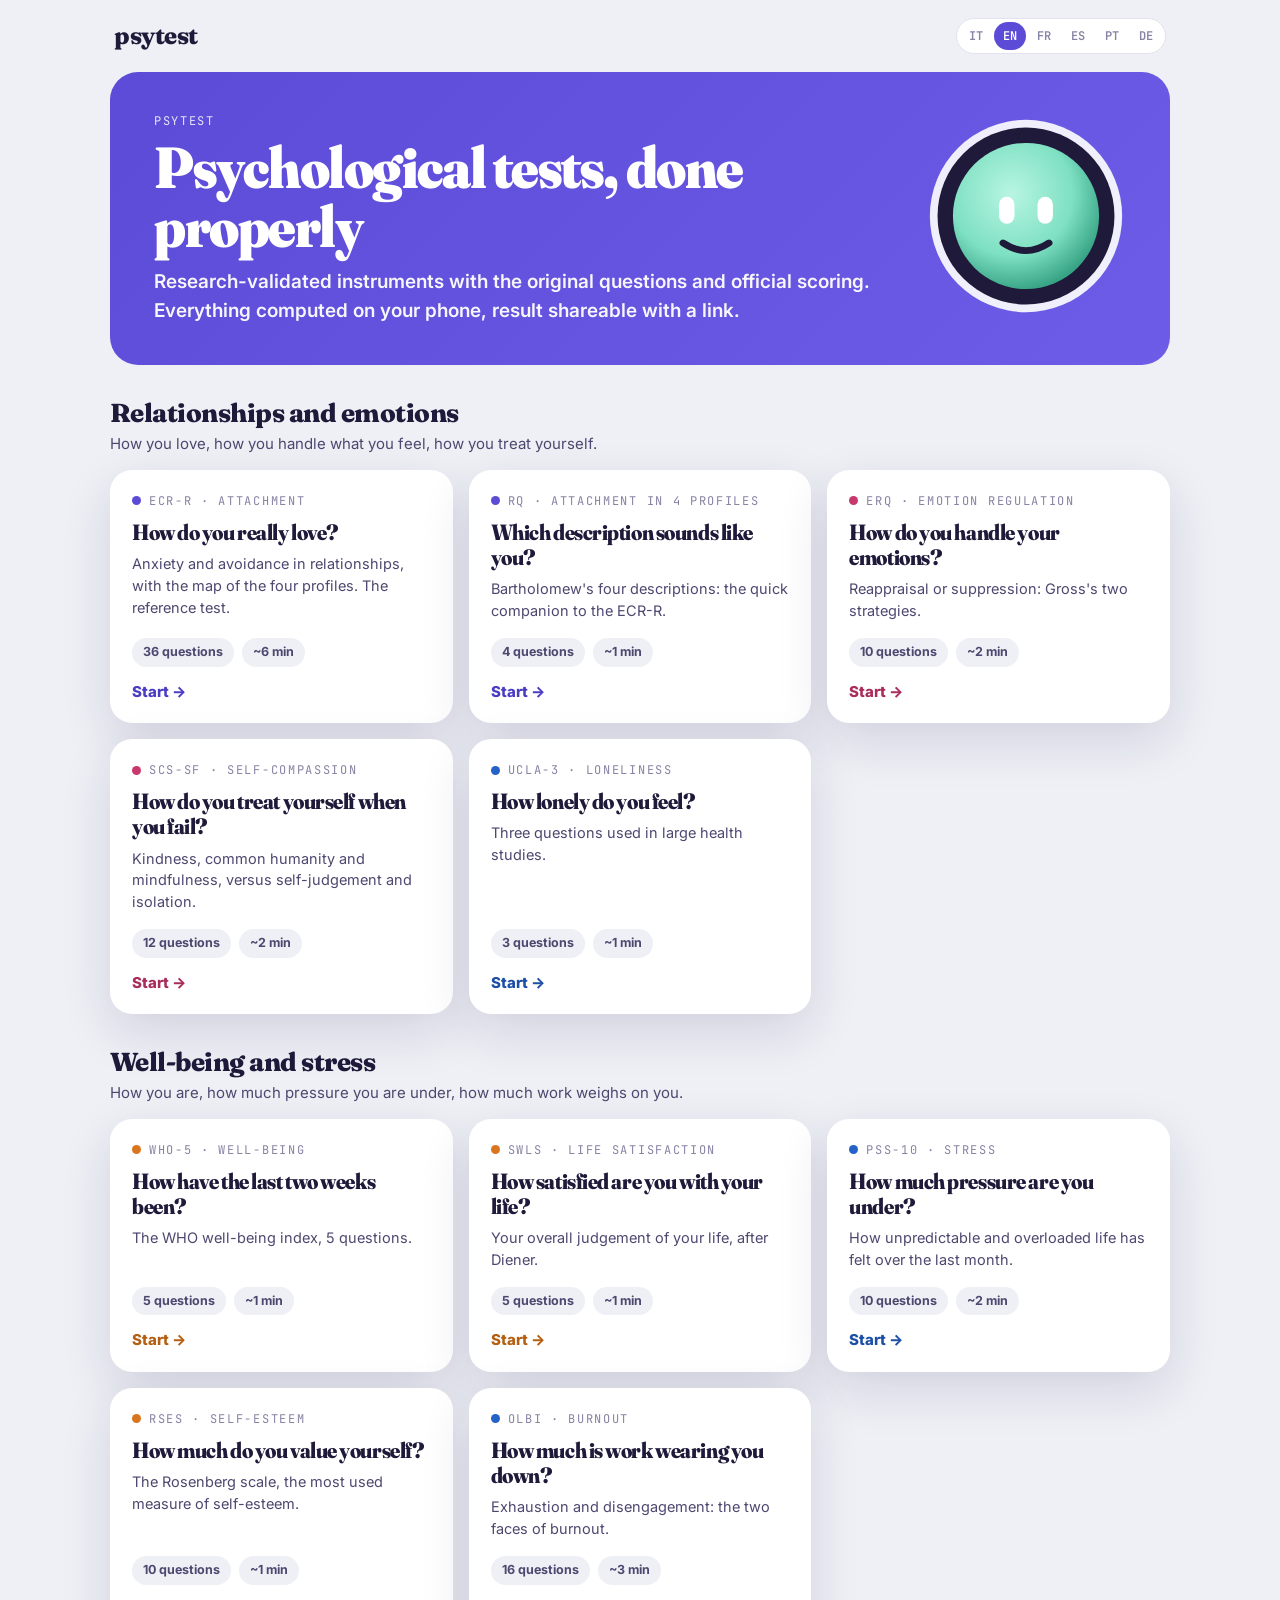
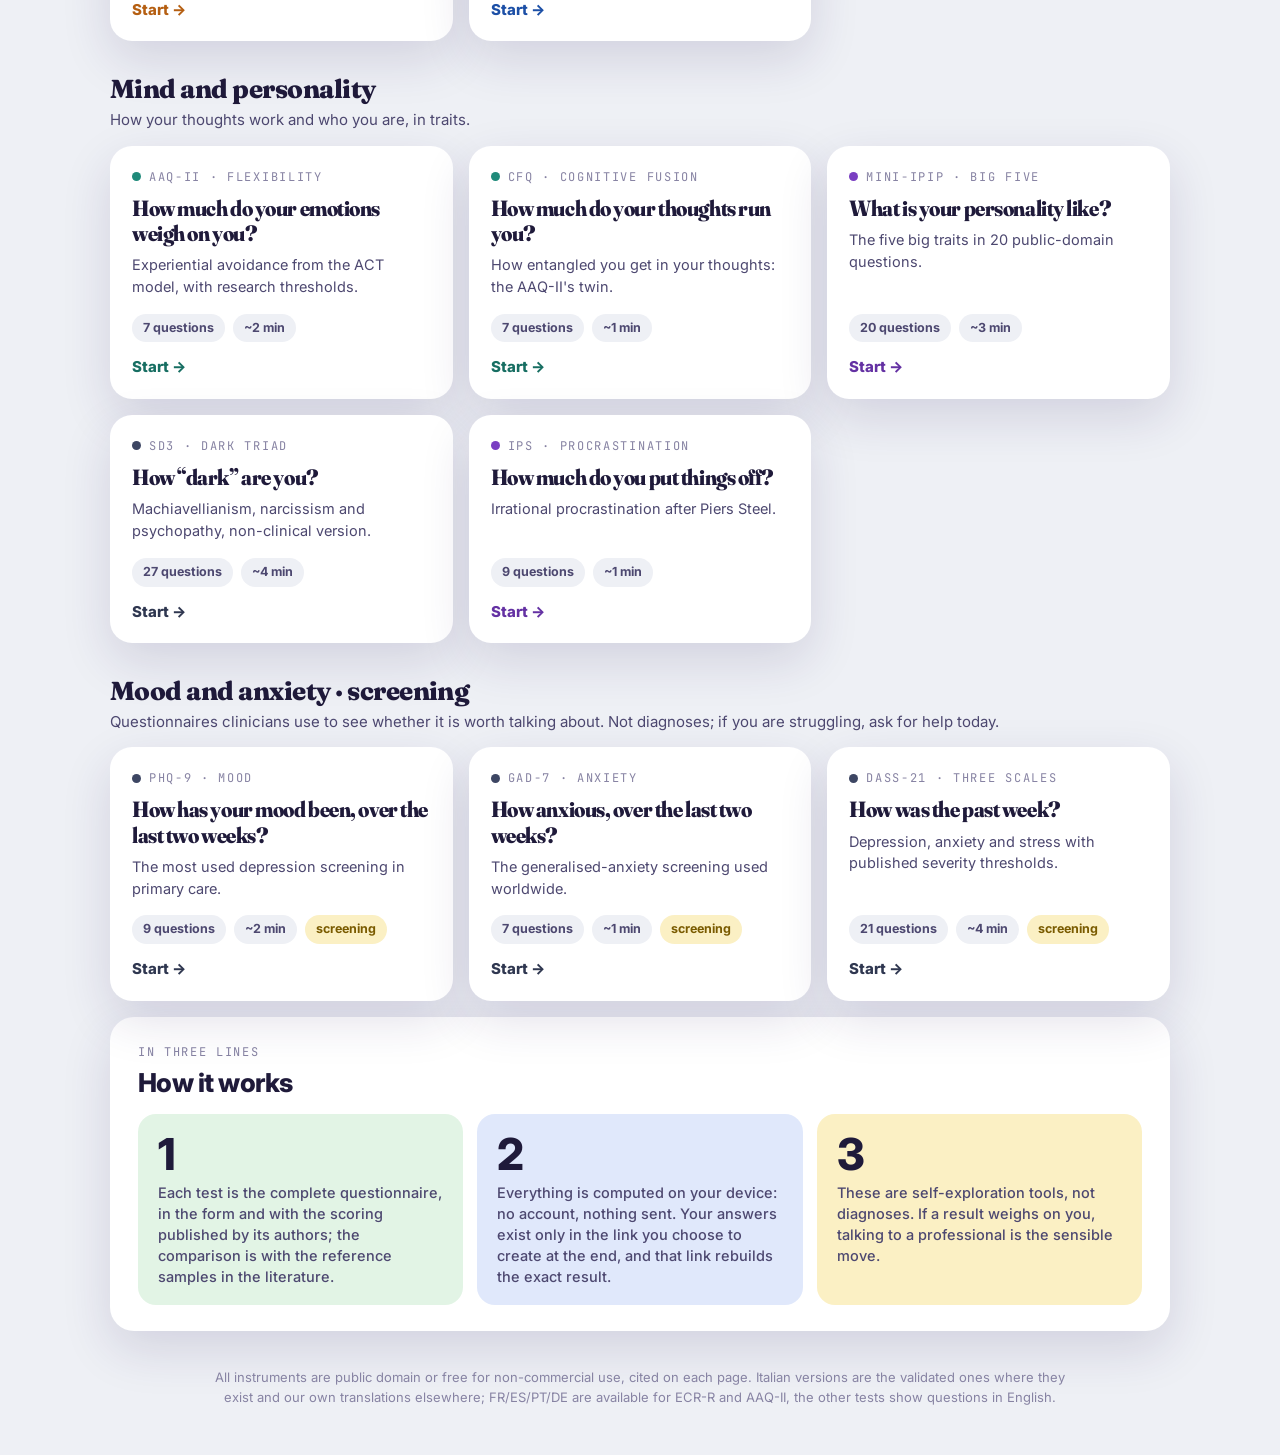
==== commit 513b76fe: "psytest: nuova grafica scheda + finestra (hero con mascotte, card pastello, come si calcola, test in" ====
--- a/index.html
+++ b/index.html
@@ -8,37 +8,40 @@
 <meta name="robots" content="noindex, nofollow">
 <link rel="preconnect" href="https://fonts.googleapis.com">
 <link rel="preconnect" href="https://fonts.gstatic.com" crossorigin>
-<link href="https://fonts.googleapis.com/css2?family=Manrope:wght@500;600;700;800&display=swap" rel="stylesheet">
+<link href="https://fonts.googleapis.com/css2?family=Fraunces:opsz,wght,SOFT@9..144,700..900,0..100&family=Inter:wght@400;500;600;700;800&family=JetBrains+Mono:wght@500;600&display=swap" rel="stylesheet">
 <link rel="stylesheet" href="psy/app.css">
 </head>
 <body>
 <div class="top"><a class="brand" href="index.html">psytest</a><span id="langPick"></span></div>
-<div class="hero"><h1 id="title"></h1><p id="lede"></p></div>
+<main class="wrap">
+<section class="hub-hero"><div><div class="k" style="color:rgba(255,255,255,.85)">psytest</div><h1 id="title"></h1><p id="lede"></p></div><div id="hubMascot"></div></section>
 <div id="groups"></div>
-<section class="how"><div class="card"><h2 id="howT"></h2><ol id="how"></ol></div></section>
+<div class="card"><div class="k" id="howK"></div><h2 id="howT"></h2><div class="tiles" id="how"></div></div>
 <p class="foot" id="foot"></p>
+</main>
 
 <script src="lang/i18n.js"></script>
+<script src="psy/app.js"></script>
 <script>
 (function(){
   const $=id=>document.getElementById(id);
   const UI={
     it:{title:"Test psicologici, fatti bene",lede:"Strumenti validati dalla ricerca, con le domande originali e il punteggio ufficiale. Tutto calcolato sul tuo telefono, risultato condivisibile con un link.",start:"Inizia",q:"domande",min:"min",
-      howT:"Come funziona",how:["Ogni test è il questionario completo, nella forma e con lo scoring pubblicati dagli autori; il confronto è con i campioni di riferimento della letteratura.","Tutto viene calcolato sul tuo dispositivo: nessun account, nessun invio. Le risposte esistono solo nel link che scegli di creare alla fine, e quel link ricostruisce esattamente il risultato.","Sono strumenti di auto-esplorazione, non diagnosi. Se un risultato ti pesa, parlarne con un professionista è la mossa sensata."],
+      howK:"In tre righe",screen:"screening",howT:"Come funziona",how:["Ogni test è il questionario completo, nella forma e con lo scoring pubblicati dagli autori; il confronto è con i campioni di riferimento della letteratura.","Tutto viene calcolato sul tuo dispositivo: nessun account, nessun invio. Le risposte esistono solo nel link che scegli di creare alla fine, e quel link ricostruisce esattamente il risultato.","Sono strumenti di auto-esplorazione, non diagnosi. Se un risultato ti pesa, parlarne con un professionista è la mossa sensata."],
       foot:"Tutti gli strumenti sono di pubblico dominio o liberi per uso non commerciale, citati in ogni pagina. Le versioni italiane sono quelle validate dove esistono (AAQ-II, PHQ-9, GAD-7, WHO-5, RSES, SWLS, PSS-10, ERQ, CFQ) e traduzioni proprie altrove; FR/ES/PT/DE sono disponibili per ECR-R e AAQ-II, gli altri test mostrano le domande in inglese."},
     en:{title:"Psychological tests, done properly",lede:"Research-validated instruments with the original questions and official scoring. Everything computed on your phone, result shareable with a link.",start:"Start",q:"questions",min:"min",
-      howT:"How it works",how:["Each test is the complete questionnaire, in the form and with the scoring published by its authors; the comparison is with the reference samples in the literature.","Everything is computed on your device: no account, nothing sent. Your answers exist only in the link you choose to create at the end, and that link rebuilds the exact result.","These are self-exploration tools, not diagnoses. If a result weighs on you, talking to a professional is the sensible move."],
+      howK:"In three lines",screen:"screening",howT:"How it works",how:["Each test is the complete questionnaire, in the form and with the scoring published by its authors; the comparison is with the reference samples in the literature.","Everything is computed on your device: no account, nothing sent. Your answers exist only in the link you choose to create at the end, and that link rebuilds the exact result.","These are self-exploration tools, not diagnoses. If a result weighs on you, talking to a professional is the sensible move."],
       foot:"All instruments are public domain or free for non-commercial use, cited on each page. Italian versions are the validated ones where they exist and our own translations elsewhere; FR/ES/PT/DE are available for ECR-R and AAQ-II, the other tests show questions in English."},
-    fr:{title:"Des tests psychologiques, faits comme il faut",lede:"Des outils validés par la recherche, avec les questions originales et le score officiel. Tout est calculé sur ton téléphone, résultat partageable par un lien.",start:"Commencer",q:"questions",min:"min",howT:"Comment ça marche",how:["Chaque test est le questionnaire complet, dans la forme et avec le score publiés par ses auteurs.","Tout est calculé sur ton appareil : pas de compte, rien d'envoyé. Tes réponses n'existent que dans le lien que tu choisis de créer à la fin.","Ce sont des outils d'auto-exploration, pas des diagnostics. Si un résultat te pèse, en parler à un professionnel est la démarche sensée."],foot:"Instruments du domaine public ou libres pour usage non commercial, cités sur chaque page. FR disponible pour ECR-R et AAQ-II ; les autres tests affichent les questions en anglais."},
-    es:{title:"Tests psicológicos, hechos como es debido",lede:"Instrumentos validados por la investigación, con las preguntas originales y la puntuación oficial. Todo se calcula en tu teléfono, resultado compartible con un enlace.",start:"Empezar",q:"preguntas",min:"min",howT:"Cómo funciona",how:["Cada test es el cuestionario completo, en la forma y con la puntuación publicadas por sus autores.","Todo se calcula en tu dispositivo: sin cuenta, sin envíos. Tus respuestas existen solo en el enlace que decidas crear al final.","Son herramientas de autoexploración, no diagnósticos. Si un resultado te pesa, hablarlo con un profesional es lo sensato."],foot:"Instrumentos de dominio público o libres para uso no comercial, citados en cada página. ES disponible para ECR-R y AAQ-II; los demás tests muestran las preguntas en inglés."},
-    pt:{title:"Testes psicológicos, feitos como se deve",lede:"Instrumentos validados pela pesquisa, com as perguntas originais e a pontuação oficial. Tudo calculado no seu celular, resultado compartilhável por link.",start:"Começar",q:"perguntas",min:"min",howT:"Como funciona",how:["Cada teste é o questionário completo, na forma e com a pontuação publicadas pelos autores.","Tudo é calculado no seu dispositivo: sem conta, sem envio. Suas respostas existem só no link que você escolher criar no fim.","São ferramentas de autoexploração, não diagnósticos. Se um resultado pesa, conversar com um profissional é o passo sensato."],foot:"Instrumentos de domínio público ou livres para uso não comercial, citados em cada página. PT disponível para ECR-R e AAQ-II; os outros testes mostram as perguntas em inglês."},
-    de:{title:"Psychologische Tests, richtig gemacht",lede:"Von der Forschung validierte Instrumente mit den Originalfragen und der offiziellen Auswertung. Alles auf deinem Handy berechnet, Ergebnis per Link teilbar.",start:"Starten",q:"Fragen",min:"Min.",howT:"So funktioniert es",how:["Jeder Test ist der vollständige Fragebogen, in der Form und mit der Auswertung, die die Autoren veröffentlicht haben.","Alles wird auf deinem Gerät berechnet: kein Konto, nichts wird gesendet. Deine Antworten existieren nur im Link, den du am Ende erstellen möchtest.","Das sind Werkzeuge zur Selbsterkundung, keine Diagnosen. Wenn dich ein Ergebnis belastet, ist ein Gespräch mit einer Fachperson der vernünftige Schritt."],foot:"Gemeinfreie oder für nicht-kommerzielle Nutzung freie Instrumente, auf jeder Seite zitiert. DE verfügbar für ECR-R und AAQ-II; die anderen Tests zeigen die Fragen auf Englisch."}
+    fr:{title:"Des tests psychologiques, faits comme il faut",lede:"Des outils validés par la recherche, avec les questions originales et le score officiel. Tout est calculé sur ton téléphone, résultat partageable par un lien.",start:"Commencer",q:"questions",min:"min",howK:"En trois lignes",screen:"dépistage",howT:"Comment ça marche",how:["Chaque test est le questionnaire complet, dans la forme et avec le score publiés par ses auteurs.","Tout est calculé sur ton appareil : pas de compte, rien d'envoyé. Tes réponses n'existent que dans le lien que tu choisis de créer à la fin.","Ce sont des outils d'auto-exploration, pas des diagnostics. Si un résultat te pèse, en parler à un professionnel est la démarche sensée."],foot:"Instruments du domaine public ou libres pour usage non commercial, cités sur chaque page. FR disponible pour ECR-R et AAQ-II ; les autres tests affichent les questions en anglais."},
+    es:{title:"Tests psicológicos, hechos como es debido",lede:"Instrumentos validados por la investigación, con las preguntas originales y la puntuación oficial. Todo se calcula en tu teléfono, resultado compartible con un enlace.",start:"Empezar",q:"preguntas",min:"min",howK:"En tres líneas",screen:"cribado",howT:"Cómo funciona",how:["Cada test es el cuestionario completo, en la forma y con la puntuación publicadas por sus autores.","Todo se calcula en tu dispositivo: sin cuenta, sin envíos. Tus respuestas existen solo en el enlace que decidas crear al final.","Son herramientas de autoexploración, no diagnósticos. Si un resultado te pesa, hablarlo con un profesional es lo sensato."],foot:"Instrumentos de dominio público o libres para uso no comercial, citados en cada página. ES disponible para ECR-R y AAQ-II; los demás tests muestran las preguntas en inglés."},
+    pt:{title:"Testes psicológicos, feitos como se deve",lede:"Instrumentos validados pela pesquisa, com as perguntas originais e a pontuação oficial. Tudo calculado no seu celular, resultado compartilhável por link.",start:"Começar",q:"perguntas",min:"min",howK:"Em três linhas",screen:"triagem",howT:"Como funciona",how:["Cada teste é o questionário completo, na forma e com a pontuação publicadas pelos autores.","Tudo é calculado no seu dispositivo: sem conta, sem envio. Suas respostas existem só no link que você escolher criar no fim.","São ferramentas de autoexploração, não diagnósticos. Se um resultado pesa, conversar com um profissional é o passo sensato."],foot:"Instrumentos de domínio público ou livres para uso não comercial, citados em cada página. PT disponível para ECR-R e AAQ-II; os outros testes mostram as perguntas em inglês."},
+    de:{title:"Psychologische Tests, richtig gemacht",lede:"Von der Forschung validierte Instrumente mit den Originalfragen und der offiziellen Auswertung. Alles auf deinem Handy berechnet, Ergebnis per Link teilbar.",start:"Starten",q:"Fragen",min:"Min.",howK:"In drei Zeilen",screen:"Screening",howT:"So funktioniert es",how:["Jeder Test ist der vollständige Fragebogen, in der Form und mit der Auswertung, die die Autoren veröffentlicht haben.","Alles wird auf deinem Gerät berechnet: kein Konto, nichts wird gesendet. Deine Antworten existieren nur im Link, den du am Ende erstellen möchtest.","Das sind Werkzeuge zur Selbsterkundung, keine Diagnosen. Wenn dich ein Ergebnis belastet, ist ein Gespräch mit einer Fachperson der vernünftige Schritt."],foot:"Gemeinfreie oder für nicht-kommerzielle Nutzung freie Instrumente, auf jeder Seite zitiert. DE verfügbar für ECR-R und AAQ-II; die anderen Tests zeigen die Fragen auf Englisch."}
   };
   // registro dei test: h = pagina, n = domande, m = minuti
   const REG={
     it:[
       {h:"Relazioni ed emozioni",sub:"Come ami, come gestisci quello che provi, come ti tratti.",tests:[
-        {h:"ecr-r.html",k:"ECR-R · Attaccamento",t:"Come ami, davvero?",d:"Ansia ed evitamento nelle relazioni, con la mappa dei quattro profili. Il test di riferimento.",n:36,m:6},
+        {h:"test.html?t=ecrr",k:"ECR-R · Attaccamento",t:"Come ami, davvero?",d:"Ansia ed evitamento nelle relazioni, con la mappa dei quattro profili. Il test di riferimento.",n:36,m:6},
         {h:"test.html?t=rq",k:"RQ · Attaccamento in 4 profili",t:"Quale descrizione ti somiglia?",d:"Le quattro descrizioni di Bartholomew: il complemento veloce dell'ECR-R.",n:4,m:1},
         {h:"test.html?t=erq",k:"ERQ · Regolazione emotiva",t:"Come gestisci le emozioni?",d:"Rivalutazione o soppressione: le due strategie di Gross.",n:10,m:2,theme:"rose"},
         {h:"test.html?t=scssf",k:"SCS-SF · Auto-compassione",t:"Come ti tratti quando sbagli?",d:"Gentilezza, umanità condivisa e presenza mentale, contro autocritica e isolamento.",n:12,m:2,theme:"rose"},
@@ -50,19 +53,19 @@
         {h:"test.html?t=rses",k:"RSES · Autostima",t:"Quanto ti stimi?",d:"La scala di Rosenberg, la misura di autostima più usata al mondo.",n:10,m:1,theme:"sun"},
         {h:"test.html?t=olbi",k:"OLBI · Burnout",t:"Quanto ti sta consumando il lavoro?",d:"Esaurimento e disimpegno: le due facce del burnout.",n:16,m:3,theme:"ocean"}]},
       {h:"Mente e personalità",sub:"Come funzionano i tuoi pensieri e chi sei, in tratti.",tests:[
-        {h:"aaq-ii.html",k:"AAQ-II · Flessibilità",t:"Quanto ti pesano le emozioni?",d:"L'evitamento esperienziale del modello ACT, con le soglie di ricerca.",n:7,m:2,theme:"teal"},
+        {h:"test.html?t=aaq",k:"AAQ-II · Flessibilità",t:"Quanto ti pesano le emozioni?",d:"L'evitamento esperienziale del modello ACT, con le soglie di ricerca.",n:7,m:2,theme:"teal"},
         {h:"test.html?t=cfq",k:"CFQ · Fusione cognitiva",t:"Quanto ti credono i tuoi pensieri?",d:"Quanto resti intrappolato nei pensieri: il gemello dell'AAQ-II.",n:7,m:1,theme:"teal"},
         {h:"test.html?t=miniipip",k:"Mini-IPIP · Big Five",t:"Che personalità hai?",d:"I cinque grandi tratti in 20 domande di pubblico dominio.",n:20,m:3,theme:"plum"},
         {h:"test.html?t=sd3",k:"SD3 · Triade oscura",t:"Quanto sei «oscuro»?",d:"Machiavellismo, narcisismo e psicopatia, in versione non clinica.",n:27,m:4,theme:"slate"},
         {h:"test.html?t=ips",k:"IPS · Procrastinazione",t:"Quanto rimandi?",d:"La procrastinazione irrazionale secondo Piers Steel.",n:9,m:1,theme:"plum"}]},
       {h:"Umore e ansia · screening",sub:"Questionari usati dai medici per capire se vale la pena parlarne. Non sono diagnosi; se stai male, chiedi aiuto oggi.",tests:[
-        {h:"test.html?t=phq9",k:"PHQ-9 · Umore",t:"Come va l'umore, nelle ultime due settimane?",d:"Lo screening per la depressione più usato nella medicina di base.",n:9,m:2,theme:"slate"},
-        {h:"test.html?t=gad7",k:"GAD-7 · Ansia",t:"Quanta ansia, nelle ultime due settimane?",d:"Lo screening per l'ansia generalizzata usato in tutto il mondo.",n:7,m:1,theme:"slate"},
-        {h:"test.html?t=dass21",k:"DASS-21 · Tre scale",t:"Com'è andata l'ultima settimana?",d:"Depressione, ansia e stress con le soglie di gravità pubblicate.",n:21,m:4,theme:"slate"}]}
+        {h:"test.html?t=phq9",k:"PHQ-9 · Umore",t:"Come va l'umore, nelle ultime due settimane?",d:"Lo screening per la depressione più usato nella medicina di base.",n:9,m:2,warn:1,theme:"slate"},
+        {h:"test.html?t=gad7",k:"GAD-7 · Ansia",t:"Quanta ansia, nelle ultime due settimane?",d:"Lo screening per l'ansia generalizzata usato in tutto il mondo.",n:7,m:1,warn:1,theme:"slate"},
+        {h:"test.html?t=dass21",k:"DASS-21 · Tre scale",t:"Com'è andata l'ultima settimana?",d:"Depressione, ansia e stress con le soglie di gravità pubblicate.",n:21,m:4,warn:1,theme:"slate"}]}
     ],
     en:[
       {h:"Relationships and emotions",sub:"How you love, how you handle what you feel, how you treat yourself.",tests:[
-        {h:"ecr-r.html",k:"ECR-R · Attachment",t:"How do you really love?",d:"Anxiety and avoidance in relationships, with the map of the four profiles. The reference test.",n:36,m:6},
+        {h:"test.html?t=ecrr",k:"ECR-R · Attachment",t:"How do you really love?",d:"Anxiety and avoidance in relationships, with the map of the four profiles. The reference test.",n:36,m:6},
         {h:"test.html?t=rq",k:"RQ · Attachment in 4 profiles",t:"Which description sounds like you?",d:"Bartholomew's four descriptions: the quick companion to the ECR-R.",n:4,m:1},
         {h:"test.html?t=erq",k:"ERQ · Emotion regulation",t:"How do you handle your emotions?",d:"Reappraisal or suppression: Gross's two strategies.",n:10,m:2,theme:"rose"},
         {h:"test.html?t=scssf",k:"SCS-SF · Self-compassion",t:"How do you treat yourself when you fail?",d:"Kindness, common humanity and mindfulness, versus self-judgement and isolation.",n:12,m:2,theme:"rose"},
@@ -74,23 +77,24 @@
         {h:"test.html?t=rses",k:"RSES · Self-esteem",t:"How much do you value yourself?",d:"The Rosenberg scale, the most used measure of self-esteem.",n:10,m:1,theme:"sun"},
         {h:"test.html?t=olbi",k:"OLBI · Burnout",t:"How much is work wearing you down?",d:"Exhaustion and disengagement: the two faces of burnout.",n:16,m:3,theme:"ocean"}]},
       {h:"Mind and personality",sub:"How your thoughts work and who you are, in traits.",tests:[
-        {h:"aaq-ii.html",k:"AAQ-II · Flexibility",t:"How much do your emotions weigh on you?",d:"Experiential avoidance from the ACT model, with research thresholds.",n:7,m:2,theme:"teal"},
+        {h:"test.html?t=aaq",k:"AAQ-II · Flexibility",t:"How much do your emotions weigh on you?",d:"Experiential avoidance from the ACT model, with research thresholds.",n:7,m:2,theme:"teal"},
         {h:"test.html?t=cfq",k:"CFQ · Cognitive fusion",t:"How much do your thoughts run you?",d:"How entangled you get in your thoughts: the AAQ-II's twin.",n:7,m:1,theme:"teal"},
         {h:"test.html?t=miniipip",k:"Mini-IPIP · Big Five",t:"What is your personality like?",d:"The five big traits in 20 public-domain questions.",n:20,m:3,theme:"plum"},
         {h:"test.html?t=sd3",k:"SD3 · Dark triad",t:"How “dark” are you?",d:"Machiavellianism, narcissism and psychopathy, non-clinical version.",n:27,m:4,theme:"slate"},
         {h:"test.html?t=ips",k:"IPS · Procrastination",t:"How much do you put things off?",d:"Irrational procrastination after Piers Steel.",n:9,m:1,theme:"plum"}]},
       {h:"Mood and anxiety · screening",sub:"Questionnaires clinicians use to see whether it is worth talking about. Not diagnoses; if you are struggling, ask for help today.",tests:[
-        {h:"test.html?t=phq9",k:"PHQ-9 · Mood",t:"How has your mood been, over the last two weeks?",d:"The most used depression screening in primary care.",n:9,m:2,theme:"slate"},
-        {h:"test.html?t=gad7",k:"GAD-7 · Anxiety",t:"How anxious, over the last two weeks?",d:"The generalised-anxiety screening used worldwide.",n:7,m:1,theme:"slate"},
-        {h:"test.html?t=dass21",k:"DASS-21 · Three scales",t:"How was the past week?",d:"Depression, anxiety and stress with published severity thresholds.",n:21,m:4,theme:"slate"}]}
+        {h:"test.html?t=phq9",k:"PHQ-9 · Mood",t:"How has your mood been, over the last two weeks?",d:"The most used depression screening in primary care.",n:9,m:2,warn:1,theme:"slate"},
+        {h:"test.html?t=gad7",k:"GAD-7 · Anxiety",t:"How anxious, over the last two weeks?",d:"The generalised-anxiety screening used worldwide.",n:7,m:1,warn:1,theme:"slate"},
+        {h:"test.html?t=dass21",k:"DASS-21 · Three scales",t:"How was the past week?",d:"Depression, anxiety and stress with published severity thresholds.",n:21,m:4,warn:1,theme:"slate"}]}
     ]
   };
   function render(){
     const L=window.ZI18N?window.ZI18N.get():"it", u=UI[L]||UI.it, reg=REG[L]||REG.en;
     document.documentElement.lang=L;
     $("title").textContent=u.title; $("lede").textContent=u.lede;
-    $("groups").innerHTML=reg.map(g=>`<section class="group"><h2>${g.h}</h2><p class="gsub">${g.sub}</p><div class="tests three">${g.tests.map(t=>`<a class="card" href="${t.h}"${t.theme?` data-theme="${t.theme}"`:""} style="text-decoration:none;color:inherit"><span class="kicker">${t.k}</span><h2>${t.t}</h2><p>${t.d}</p><div class="meta"><span>${t.n} ${u.q}</span><span>~${t.m} ${u.min}</span></div><span class="btn">${u.start} →</span></a>`).join("")}</div></section>`).join("");
-    $("howT").textContent=u.howT; $("how").innerHTML=u.how.map(p=>`<li>${p}</li>`).join("");
+    $("groups").innerHTML=reg.map(g=>`<section class="group"><div class="gh"><h2>${g.h}</h2></div><p class="gsub">${g.sub}</p><div class="tests">${g.tests.map(t=>`<a class="tc" href="${t.h}"${t.theme?` data-theme="${t.theme}"`:""}><div class="k"><i></i>${t.k}</div><h3>${t.t}</h3><p>${t.d}</p><div class="meta"><span>${t.n} ${u.q}</span><span>~${t.m} ${u.min}</span>${t.warn?`<span class="warn">${u.screen}</span>`:""}</div><div class="go">${u.start} →</div></a>`).join("")}</div></section>`).join("");
+    $("hubMascot").innerHTML=PSY.mascot("smile");
+    $("howK").textContent=u.howK; $("howT").textContent=u.howT; $("how").innerHTML=u.how.map((p,i)=>`<div class="tile ${["green","blue","yellow"][i%3]}"><div class="n">${i+1}</div><p>${p}</p></div>`).join("");
     $("foot").textContent=u.foot;
     if(window.ZI18N) window.ZI18N.decorate();
   }
--- a/psy/app.css
+++ b/psy/app.css
@@ -1,190 +1,235 @@
 /* ============================================================
-   PSYTEST · APP — stile "app moderna"
-   Sfondo sfumato, card bianche con ombra morbida, una domanda
-   per schermata, pulsanti grandi con etichetta, barra di
-   avanzamento, risultato con anello / chip / barre, box di
-   condivisione. Font: Manrope.
-   Tema per modulo via data-theme sul <body>: default indaco→rosa,
-   "teal" per il modulo 02.
+   PSYTEST · APP — stile "scheda + finestra"
+   Pagina chiara; hero viola con mascotte, kicker mono, titolo serif
+   (Fraunces), tag e chip; tre card pastello (chi l'ha costruito /
+   con chi ti confronti / cosa non dice); card "come si calcola" con
+   tre numeri; il test si apre in una finestra viola sopra la pagina
+   (sfondo sfocato) con le opzioni a riquadri e cerchi numerati
+   colorati; risultato in pagina, stesse card.
    ============================================================ */
 :root{
-  --g1:#5b4bff;--g2:#b04bff;--g3:#ff5b9e;
-  --acc:#5b4bff;--acc2:#ff5b9e;--acc-l:#f3f1ff;--acc-l2:#ffe6ef;--acc-t:#4a3bd8;--acc2-t:#d6336c;
-  --ink:#1b1740;--ink2:#5a5680;--ink3:#8f8bb0;--card:#fff;--soft:#f3f1ff;--line:#e9e6fb;
-  --shadow:0 24px 60px rgba(30,10,80,.35);
-  --font:'Manrope',system-ui,-apple-system,Segoe UI,sans-serif;
+  --bg:#eef0f5;--card:#fff;--ink:#1f1a3a;--ink2:#4d4870;--ink3:#8783a3;--line:#e4e2ee;
+  --pur:#5b4bd6;--pur2:#6c5ce7;--pur-d:#4b3cc4;--on-pur:#fff;--pur-chip:rgba(255,255,255,.18);
+  --lilac:#e9e4fb;--lilac-t:#4b3cc4;--yellow:#fbf0c4;--yellow-t:#7a5b00;--pink:#fbe0e6;--pink-t:#8a2a4a;--green:#e2f4e5;--green-t:#1f6b3a;--blue:#e0e8fb;--blue-t:#1d3f9e;
+  --mint:#7ee0c2;--mint-d:#2e9c7d;
+  --o1:#e8618c;--o2:#e07a3f;--o3:#e6b422;--o4:#6b9be8;--o5:#5cb87a;--o6:#8b6be8;--o7:#3fb8b0;--o8:#c26bd6;--o9:#9aa3b2;
+  --font:'Inter',system-ui,-apple-system,Segoe UI,sans-serif;--serif:'Fraunces',Georgia,serif;--mono:'JetBrains Mono','Courier New',monospace;
+  --shadow:0 18px 50px rgba(40,30,90,.14);
 }
-[data-theme="sun"]{--g1:#f59e0b;--g2:#f97316;--g3:#ec4899;--acc:#ea580c;--acc2:#db2777;--acc-l:#fff7ed;--acc-l2:#fdf2f8;--acc-t:#c2410c;--acc2-t:#be185d;--soft:#fff7ed;--line:#fde8d3;--shadow:0 24px 60px rgba(120,50,0,.35)}
-[data-theme="ocean"]{--g1:#2563eb;--g2:#0ea5e9;--g3:#22d3ee;--acc:#2563eb;--acc2:#06b6d4;--acc-l:#eff6ff;--acc-l2:#ecfeff;--acc-t:#1d4ed8;--acc2-t:#0e7490;--soft:#eff6ff;--line:#dbeafe;--shadow:0 24px 60px rgba(10,40,120,.35)}
-[data-theme="rose"]{--g1:#e11d48;--g2:#f43f5e;--g3:#fb923c;--acc:#e11d48;--acc2:#f97316;--acc-l:#fff1f2;--acc-l2:#fff7ed;--acc-t:#be123c;--acc2-t:#c2410c;--soft:#fff1f2;--line:#fecdd3;--shadow:0 24px 60px rgba(120,10,40,.35)}
-[data-theme="plum"]{--g1:#7c3aed;--g2:#a21caf;--g3:#e11d48;--acc:#7c3aed;--acc2:#c026d3;--acc-l:#f5f3ff;--acc-l2:#fdf4ff;--acc-t:#6d28d9;--acc2-t:#a21caf;--soft:#f5f3ff;--line:#e9d5ff;--shadow:0 24px 60px rgba(60,10,90,.35)}
-[data-theme="slate"]{--g1:#334155;--g2:#475569;--g3:#64748b;--acc:#0f766e;--acc2:#0369a1;--acc-l:#f0fdfa;--acc-l2:#f0f9ff;--acc-t:#115e59;--acc2-t:#075985;--soft:#f1f5f9;--line:#e2e8f0;--shadow:0 24px 60px rgba(15,23,42,.45)}
-[data-theme="teal"]{--g1:#0891b2;--g2:#0d9488;--g3:#84cc16;--acc:#0d9488;--acc2:#65a30d;--acc-l:#ecfdf5;--acc-l2:#f4fce3;--acc-t:#0f766e;--acc2-t:#4d7c0f;--soft:#eefbf6;--line:#d9f2ea;--shadow:0 24px 60px rgba(4,60,50,.35)}
+[data-theme="teal"]{--pur:#1f8a7a;--pur2:#2aa48f;--pur-d:#176e62}
+[data-theme="sun"]{--pur:#d9741f;--pur2:#e88a2e;--pur-d:#b55f12}
+[data-theme="ocean"]{--pur:#2461c8;--pur2:#3574dd;--pur-d:#1c4fa6}
+[data-theme="rose"]{--pur:#c9386d;--pur2:#dc4a80;--pur-d:#a92c5a}
+[data-theme="plum"]{--pur:#7a3fc2;--pur2:#8c4fd6;--pur-d:#6431a3}
+[data-theme="slate"]{--pur:#3d4663;--pur2:#4b5578;--pur-d:#2f3750}
+
 *{box-sizing:border-box}
 html{scroll-behavior:smooth}
-body{margin:0;font-family:var(--font);color:var(--ink);background:var(--g2);background-image:linear-gradient(150deg,var(--g1) 0%,var(--g2) 55%,var(--g3) 100%);background-attachment:fixed;min-height:100vh;padding:0 16px;padding-block:0 40px;line-height:1.5;-webkit-text-size-adjust:100%}
-::selection{background:var(--acc);color:#fff}
-:focus-visible{outline:3px solid #fff;outline-offset:2px;box-shadow:0 0 0 5px var(--acc)}
-a{color:var(--acc-t)}
+body{margin:0;font-family:var(--font);color:var(--ink);background:var(--bg);min-height:100vh;padding:0 16px;padding-block:0 48px;line-height:1.5;-webkit-text-size-adjust:100%}
+::selection{background:var(--pur);color:#fff}
+:focus-visible{outline:3px solid var(--pur);outline-offset:2px}
+a{color:var(--pur-d)}
 b,strong{font-weight:700}
-
-.top{max-width:1040px;margin:0 auto;display:flex;justify-content:space-between;align-items:center;padding:20px 8px;color:#fff;gap:12px}
-.top .brand{font-weight:800;font-size:22px;letter-spacing:-.02em;color:#fff;text-decoration:none}
-.top .brand small{font-weight:600;font-size:13px;opacity:.85;margin-left:10px}
+.wrap{max-width:1060px;margin:0 auto}
+
+/* barra in alto */
+.top{max-width:1060px;margin:0 auto;display:flex;justify-content:space-between;align-items:center;padding:18px 4px;gap:12px}
+.top .brand{font-family:var(--serif);font-weight:800;font-size:24px;letter-spacing:-.02em;color:var(--ink);text-decoration:none}
+.top .brand small{font-family:var(--mono);font-weight:500;font-size:12px;color:var(--ink3);margin-left:12px;letter-spacing:.06em;text-transform:uppercase}
 @media(max-width:600px){.top .brand small{display:none}}
-.zlang-picker{display:inline-flex;gap:2px;background:rgba(255,255,255,.18);border-radius:999px;padding:4px}
-.zlang-btn{border:0;background:transparent;color:#fff;font-family:var(--font);font-weight:700;font-size:12px;padding:6px 9px;border-radius:999px;cursor:pointer;opacity:.8}
-.zlang-btn:hover{opacity:1;background:rgba(255,255,255,.14)}
-.zlang-btn.on{opacity:1;background:#fff;color:var(--acc-t)}
-
-.stage{max-width:1040px;margin:12px auto 0;display:grid;grid-template-columns:1fr;gap:28px;align-items:start;justify-items:center}
-.stage.two{grid-template-columns:1fr 1fr;justify-items:stretch}
-@media(max-width:800px){.stage.two{grid-template-columns:1fr}}
-.card{background:var(--card);border-radius:24px;padding:28px;box-shadow:var(--shadow);width:100%;max-width:620px}
-.stage.two .card{max-width:none}
-@media(max-width:600px){.card{padding:22px 18px;border-radius:20px}}
-.kicker{display:inline-flex;gap:8px;align-items:center;font-size:12px;font-weight:700;color:var(--acc-t);background:var(--acc-l);border-radius:999px;padding:6px 12px;letter-spacing:.06em;text-transform:uppercase}
-h1{font-size:clamp(26px,4vw,34px);letter-spacing:-.02em;line-height:1.1;margin:16px 0 8px;font-weight:800;text-wrap:balance}
-.lede{color:var(--ink2);font-size:15.5px;margin:0 0 18px;line-height:1.55}
-.meta{display:flex;flex-wrap:wrap;gap:8px;margin:0 0 20px}
-.meta span{font-size:12.5px;font-weight:700;color:var(--ink2);background:var(--soft);border-radius:999px;padding:6px 12px}
-.instr{background:var(--soft);border-radius:16px;padding:14px 16px;font-size:14.5px;color:var(--ink2);line-height:1.5;margin:0 0 20px}
-.instr b{color:var(--ink)}
-
-.prog{display:flex;align-items:center;gap:12px;font-size:13px;font-weight:700;color:var(--ink2);margin-bottom:8px}
-.bar{flex:1;height:10px;background:var(--soft);border-radius:999px;overflow:hidden}
-.bar i{display:block;height:100%;width:0;background:linear-gradient(90deg,var(--acc),var(--acc2));border-radius:999px;transition:width .3s cubic-bezier(.2,.8,.2,1)}
-.qn{font-size:13px;font-weight:700;color:var(--ink3);margin:22px 0 6px;letter-spacing:.04em}
-.q{font-size:22px;font-weight:700;line-height:1.3;margin:0 0 20px;letter-spacing:-.01em;min-height:2.6em}
-@media(max-width:600px){.q{font-size:20px}}
-.opts{display:grid;gap:10px}
-.opt{display:flex;align-items:center;justify-content:space-between;gap:12px;min-height:54px;padding:10px 18px;border-radius:14px;border:2px solid var(--line);background:#fff;font-family:var(--font);font-weight:600;font-size:15px;color:var(--ink);text-align:left;cursor:pointer;transition:border-color .12s,background .12s,transform .08s}
-.opt b{flex:none;width:30px;height:30px;border-radius:50%;background:var(--soft);display:inline-flex;align-items:center;justify-content:center;font-size:13px;color:var(--acc-t)}
-.opt:hover{border-color:var(--acc)}
-.opt:active{transform:scale(.99)}
-.opt.on{border-color:var(--acc);background:var(--acc-l);box-shadow:0 8px 20px rgba(0,0,0,.08)}
-.opt.on b{background:var(--acc);color:#fff}
-.nav{display:flex;justify-content:space-between;margin-top:22px;gap:10px}
-.btn{min-height:50px;padding:0 22px;border-radius:14px;border:0;font-family:var(--font);font-weight:800;font-size:15px;background:linear-gradient(90deg,var(--acc),var(--g2));color:#fff;box-shadow:0 10px 24px rgba(0,0,0,.18);display:inline-flex;align-items:center;justify-content:center;gap:8px;cursor:pointer;text-decoration:none;transition:transform .08s,box-shadow .12s}
-.btn:hover{box-shadow:0 12px 28px rgba(0,0,0,.24)}
+.zlang-picker{display:inline-flex;gap:2px;background:#fff;border:1px solid var(--line);border-radius:999px;padding:3px}
+.zlang-btn{border:0;background:transparent;color:var(--ink3);font-family:var(--mono);font-weight:600;font-size:12px;padding:6px 9px;border-radius:999px;cursor:pointer}
+.zlang-btn:hover{color:var(--ink)}
+.zlang-btn.on{background:var(--pur);color:#fff}
+
+/* mono kicker */
+.k{font-family:var(--mono);font-size:12px;letter-spacing:.14em;text-transform:uppercase;color:var(--ink3)}
+
+/* hero */
+.hero{position:relative;background:linear-gradient(135deg,var(--pur),var(--pur2));color:var(--on-pur);border-radius:28px;padding:36px 40px;display:grid;grid-template-columns:200px 1fr;gap:20px 36px;align-items:start;overflow:hidden}
+@media(max-width:700px){.hero{grid-template-columns:1fr;padding:26px 22px}}
+.hero .mascot{width:200px;height:200px}
+@media(max-width:700px){.hero .mascot{width:120px;height:120px}}
+.hero .k{color:rgba(255,255,255,.85);display:flex;align-items:center;gap:10px;flex-wrap:wrap}
+.hero .k .sep{opacity:.6}
+.hero h1{font-family:var(--serif);font-weight:900;font-size:clamp(30px,4.6vw,46px);line-height:1.05;letter-spacing:-.02em;margin:10px 0 12px;text-wrap:balance;font-variation-settings:"opsz" 144,"SOFT" 40}
+.hero .lede{font-size:clamp(16px,1.6vw,19px);font-weight:600;line-height:1.5;margin:0 0 18px;max-width:62ch;opacity:.96}
+.hero .full{grid-column:1/-1}
+.badge{display:inline-flex;align-items:center;gap:6px;font-family:var(--mono);font-size:11px;letter-spacing:.14em;text-transform:uppercase;background:var(--green);color:var(--green-t);border-radius:999px;padding:6px 12px;font-weight:600}
+.tags{display:flex;gap:8px;flex-wrap:wrap;margin:0 0 14px}
+.tag{display:inline-flex;align-items:center;gap:7px;background:var(--pur-chip);color:#fff;border-radius:999px;padding:6px 12px;font-size:13.5px;font-weight:600}
+.tag i{width:8px;height:8px;border-radius:50%;display:inline-block;background:var(--mint)}
+.tag i.p{background:#e0b8ff}
+.chips{display:flex;gap:8px;flex-wrap:wrap;margin:0 0 20px}
+.chip{background:var(--pur-chip);color:#fff;border-radius:999px;padding:8px 14px;font-size:13.5px;font-weight:700}
+.hero .deco{position:absolute;top:22px;right:26px;width:120px;height:120px;opacity:.5;pointer-events:none}
+.hero .deco svg{width:100%;height:100%;fill:none;stroke:#fff;stroke-width:2.5;stroke-linecap:round;stroke-linejoin:round}
+@media(max-width:700px){.hero .deco{width:72px;height:72px;top:14px;right:16px}}
+.btn{display:inline-flex;align-items:center;justify-content:center;gap:10px;min-height:54px;padding:0 26px;border-radius:18px;border:0;font-family:var(--font);font-weight:700;font-size:17px;background:#fff;color:var(--pur-d);cursor:pointer;text-decoration:none;box-shadow:0 8px 22px rgba(0,0,0,.14);transition:transform .08s,box-shadow .12s}
+.btn:hover{box-shadow:0 12px 28px rgba(0,0,0,.2)}
 .btn:active{transform:translateY(1px)}
-.btn.ghost{background:var(--soft);color:var(--ink2);box-shadow:none}
-.btn.ghost:hover{background:var(--line)}
-.btn[disabled]{opacity:.45;cursor:default;box-shadow:none}
-.btn.full{width:100%}
 .btn svg{width:16px;height:16px;fill:currentColor}
-.hint{font-size:12.5px;color:var(--ink3);margin-top:12px;text-align:center}
-
-/* risultato */
-.res .big{display:flex;align-items:center;gap:22px;margin:18px 0 8px;flex-wrap:wrap}
-.ring{width:132px;height:132px;border-radius:50%;background:conic-gradient(var(--acc) 0 var(--p,50%),var(--soft) var(--p,50%) 100%);display:grid;place-items:center;flex:none}
-.ring div{width:104px;height:104px;border-radius:50%;background:#fff;display:grid;place-items:center;text-align:center;font-weight:800;font-size:26px;line-height:1}
-.ring div small{display:block;font-size:10.5px;color:var(--ink3);font-weight:700;margin-top:5px;letter-spacing:.04em}
-.style{font-size:28px;font-weight:800;letter-spacing:-.02em;line-height:1.1;margin:0}
-.style small{display:block;font-size:14px;color:var(--ink2);font-weight:600;margin-top:6px}
-.chips{display:flex;gap:8px;flex-wrap:wrap;margin:14px 0 18px}
-.chip{font-size:12.5px;font-weight:700;border-radius:999px;padding:7px 12px;background:var(--acc-l);color:var(--acc-t)}
-.chip.p{background:var(--acc-l2);color:var(--acc2-t)}
-.dim{margin:14px 0}
-.dim .h{display:flex;justify-content:space-between;font-weight:700;font-size:14px;margin-bottom:6px}
-.dim .h span:last-child{color:var(--ink2)}
-.dim .bar{height:12px;position:relative;overflow:visible;margin-bottom:22px}
-.dim .bar i{border-radius:999px}
-.dim.a .bar i{background:linear-gradient(90deg,#ff9cc2,var(--acc2))}
-.dim.v .bar i{background:linear-gradient(90deg,#9d92ff,var(--acc))}
-.dim .bar em{position:absolute;top:-5px;bottom:-5px;width:3px;background:var(--ink);border-radius:2px;opacity:.55}
-.dim .bar em::after{content:attr(data-l);position:absolute;top:100%;left:50%;transform:translateX(-50%);font-style:normal;font-size:10.5px;color:var(--ink3);white-space:nowrap;margin-top:4px;font-weight:700}
-.dim .t{font-size:13.5px;color:var(--ink2);margin:0}
-.sec{margin-top:22px;padding-top:18px;border-top:1px solid var(--line)}
-.sec h2{font-size:16px;font-weight:800;margin:0 0 8px;letter-spacing:-.01em}
-.sec p{margin:0 0 10px;color:var(--ink2);font-size:14.5px;line-height:1.55}
-.sec p:last-child{margin-bottom:0}
-.desc{color:var(--ink2);font-size:15px;line-height:1.55;margin:16px 0 0}
-.tip{background:linear-gradient(135deg,var(--acc-l),var(--acc-l2));border-radius:16px;padding:16px 18px;margin-top:18px;font-size:14.5px;color:var(--ink2)}
-.tip b{display:block;color:var(--ink);margin-bottom:4px}
-.note{font-size:12.5px;color:var(--ink3);margin-top:16px;line-height:1.5}
-
-.map{display:grid;grid-template-columns:minmax(0,300px) 1fr;gap:18px;align-items:center;margin-top:10px}
-@media(max-width:600px){.map{grid-template-columns:1fr}}
-.map svg{width:100%;max-width:300px;height:auto;display:block}
+.btn.purple{background:var(--pur);color:#fff}
+.btn.ghost{background:var(--lilac);color:var(--lilac-t);box-shadow:none;font-size:15px;min-height:48px}
+.btn.ghost:hover{background:#ded7f8}
+.btn[disabled]{opacity:.45;cursor:default}
+
+/* card pastello */
+.cards3{display:grid;grid-template-columns:repeat(3,1fr);gap:16px;margin-top:16px}
+@media(max-width:800px){.cards3{grid-template-columns:1fr}}
+.pc{position:relative;border-radius:22px;padding:24px 26px;overflow:hidden;line-height:1.5}
+.pc .k{margin-bottom:8px}
+.pc p{margin:0;font-size:16px;font-weight:500;padding-right:56px}
+.pc .ico{position:absolute;top:16px;right:18px;width:70px;height:70px;opacity:.55}
+.pc .ico svg{width:100%;height:100%;fill:none;stroke:currentColor;stroke-width:2;stroke-linecap:round;stroke-linejoin:round}
+.pc.lilac{background:var(--lilac);color:#2f2a4d}.pc.lilac .k{color:var(--lilac-t)}
+.pc.yellow{background:var(--yellow);color:#3d3212}.pc.yellow .k{color:var(--yellow-t)}
+.pc.pink{background:var(--pink);color:#4a1f2e}.pc.pink .k{color:var(--pink-t)}
+.pc.green{background:var(--green);color:#173d25}.pc.green .k{color:var(--green-t)}
+.pc.blue{background:var(--blue);color:#1b2a5a}.pc.blue .k{color:var(--blue-t)}
+
+/* card bianca */
+.card{background:var(--card);border-radius:24px;padding:26px 28px;box-shadow:var(--shadow);margin-top:16px}
+@media(max-width:600px){.card{padding:20px 18px;border-radius:20px}}
+.card .k{margin-bottom:6px}
+.card h2{font-family:var(--font);font-weight:800;font-size:clamp(20px,2.6vw,26px);letter-spacing:-.02em;margin:0 0 16px;line-height:1.2}
+.tiles{display:grid;grid-template-columns:repeat(3,1fr);gap:14px}
+@media(max-width:700px){.tiles{grid-template-columns:1fr}}
+.tile{border-radius:18px;padding:18px 20px}
+.tile .n{font-weight:800;font-size:44px;letter-spacing:-.03em;line-height:1;margin-bottom:6px;color:var(--ink)}
+.tile p{margin:0;font-size:14.5px;color:var(--ink2);font-weight:500;line-height:1.45}
+.tile.green{background:var(--green)}.tile.blue{background:var(--blue)}.tile.yellow{background:var(--yellow)}.tile.pink{background:var(--pink)}.tile.lilac{background:var(--lilac)}
+.disc{font-size:14.5px;color:var(--ink2);margin:18px 0 0;line-height:1.5}
+.disc b{color:var(--ink)}
+.disc a{font-weight:600}
+
+/* ---------- finestra del test ---------- */
+.overlay{position:fixed;inset:0;background:rgba(30,25,60,.45);backdrop-filter:blur(10px);-webkit-backdrop-filter:blur(10px);display:none;align-items:center;justify-content:center;padding:16px;z-index:50}
+.overlay.on{display:flex}
+body.locked{overflow:hidden}
+.quiz{width:min(1000px,100%);max-height:calc(100vh - 32px);overflow:auto;background:linear-gradient(135deg,var(--pur),var(--pur2));color:#fff;border-radius:32px;padding:28px 30px 26px;box-shadow:0 40px 90px rgba(20,10,60,.5);animation:pop .22s cubic-bezier(.2,.8,.2,1)}
+@media(max-width:600px){.quiz{padding:18px 16px 16px;border-radius:24px}}
+@keyframes pop{from{opacity:0;transform:translateY(10px) scale(.985)}to{opacity:1;transform:none}}
+.qhead{display:grid;grid-template-columns:auto 1fr auto;align-items:center;gap:16px;margin-bottom:22px}
+.qhead .k{color:rgba(255,255,255,.9)}
+.segs{display:flex;gap:4px;justify-content:center;flex-wrap:wrap}
+.segs i{display:block;width:22px;height:8px;border-radius:999px;background:rgba(255,255,255,.28)}
+.segs i.done{background:rgba(255,255,255,.75)}
+.segs i.cur{background:#ffd54a}
+@media(max-width:600px){.segs i{width:12px;height:6px}.qhead{grid-template-columns:1fr auto}.qhead .segs{grid-column:1/-1;order:3}}
+.xbtn{width:56px;height:56px;border-radius:16px;border:0;background:rgba(255,255,255,.18);color:#fff;cursor:pointer;display:grid;place-items:center}
+.xbtn svg{width:20px;height:20px;stroke:#fff;stroke-width:2.5;fill:none;stroke-linecap:round}
+.xbtn:hover{background:rgba(255,255,255,.28)}
+.qcard{background:#fff;color:var(--ink);border-radius:24px;padding:26px 30px;display:grid;grid-template-columns:auto 1fr;gap:12px 24px;align-items:center}
+@media(max-width:600px){.qcard{grid-template-columns:1fr;padding:20px 18px}}
+.qcard .mascot{width:120px;height:120px}
+@media(max-width:600px){.qcard .mascot{width:72px;height:72px}}
+.qcard .q{font-family:var(--serif);font-weight:800;font-size:clamp(20px,3vw,34px);line-height:1.15;letter-spacing:-.015em;margin:0;font-variation-settings:"opsz" 144,"SOFT" 30}
+.qcard .sub{grid-column:1/-1;margin:0;color:var(--ink2);font-size:15.5px;font-weight:500;border-top:1px solid var(--line);padding-top:12px}
+.opts{display:grid;gap:14px;margin-top:22px;grid-template-columns:repeat(var(--k,5),1fr)}
+@media(max-width:820px){.opts{grid-template-columns:repeat(auto-fit,minmax(150px,1fr))}}
+@media(max-width:480px){.opts{grid-template-columns:1fr 1fr;gap:10px}}
+.opt{background:#fff;color:var(--ink);border:3px solid transparent;border-radius:22px;padding:24px 12px 22px;display:flex;flex-direction:column;align-items:center;gap:14px;font-family:var(--font);font-weight:700;font-size:16px;text-align:center;cursor:pointer;transition:transform .08s,border-color .12s,box-shadow .12s;line-height:1.25}
+@media(max-width:480px){.opt{padding:16px 10px 14px;font-size:14px;gap:10px}}
+.opt b{width:46px;height:46px;border-radius:50%;display:grid;place-items:center;color:#fff;font-size:18px;font-weight:800;flex:none}
+.opt:hover{transform:translateY(-2px);box-shadow:0 12px 24px rgba(0,0,0,.18)}
+.opt.on{border-color:#ffd54a;box-shadow:0 0 0 4px rgba(255,213,74,.35)}
+.opt[data-c="1"] b{background:var(--o1)}.opt[data-c="2"] b{background:var(--o2)}.opt[data-c="3"] b{background:var(--o3)}.opt[data-c="4"] b{background:var(--o4)}.opt[data-c="5"] b{background:var(--o5)}.opt[data-c="6"] b{background:var(--o6)}.opt[data-c="7"] b{background:var(--o7)}.opt[data-c="8"] b{background:var(--o8)}.opt[data-c="9"] b{background:var(--o9)}
+.qnav{display:flex;justify-content:space-between;align-items:center;gap:12px;margin-top:22px}
+.qnav .k{color:rgba(255,255,255,.8);text-align:center}
+.qnav .btn{background:rgba(255,255,255,.18);color:#fff;box-shadow:none;min-height:52px;font-size:16px}
+.qnav .btn:hover{background:rgba(255,255,255,.28)}
+.qnav .btn[disabled]{opacity:.4}
+.qnav .btn.go{background:#fff;color:var(--pur-d)}
+.qnav .btn svg{width:14px;height:14px}
+@media(max-width:600px){.qnav .k{display:none}}
+.help{background:#fff4e5;border:2px solid #ffd9a8;border-radius:18px;padding:14px 16px;font-size:14.5px;color:#6b3a0a;line-height:1.5;margin-top:16px}
+.help b{display:block;color:#8a3d00;margin-bottom:4px}
+.help a{color:#8a3d00;font-weight:700}
+
+/* ---------- risultato ---------- */
+.res-hero .k .sep{opacity:.6}
+.score{display:grid;grid-template-columns:auto 1fr;gap:10px 28px;align-items:center}
+@media(max-width:600px){.score{grid-template-columns:1fr}}
+.bign{font-family:var(--serif);font-weight:900;font-size:clamp(64px,9vw,96px);line-height:1;letter-spacing:-.04em;color:var(--ink);font-variation-settings:"opsz" 144}
+.bign small{font-family:var(--mono);font-size:14px;font-weight:500;letter-spacing:.08em;color:var(--ink3);margin-left:8px}
+.bandname{font-family:var(--serif);font-weight:800;font-size:clamp(22px,3vw,30px);letter-spacing:-.02em;margin:0 0 6px;line-height:1.15}
+.bandtxt{margin:0;color:var(--ink2);font-size:16px;line-height:1.55}
+.ring{width:150px;height:150px;border-radius:50%;background:conic-gradient(var(--pur) 0 var(--p,50%),var(--lilac) var(--p,50%) 100%);display:grid;place-items:center;flex:none}
+.ring div{width:114px;height:114px;border-radius:50%;background:#fff;display:grid;place-items:center;text-align:center;font-family:var(--serif);font-weight:900;font-size:30px;line-height:1;color:var(--ink)}
+.ring div small{display:block;font-family:var(--mono);font-size:10px;color:var(--ink3);font-weight:500;margin-top:6px;letter-spacing:.1em}
+.scale{position:relative;height:16px;border-radius:999px;background:var(--lilac);margin:22px 0 6px}
+.scale em{position:absolute;top:-7px;width:30px;height:30px;border-radius:50%;background:var(--pur);border:4px solid #fff;box-shadow:0 4px 12px rgba(0,0,0,.2);transform:translateX(-50%)}
+.scale-l{display:flex;justify-content:space-between;font-family:var(--mono);font-size:11px;color:var(--ink3)}
+.bands{display:grid;gap:8px;margin:14px 0 0}
+.bands span{font-size:13px;font-weight:600;color:var(--ink2);background:var(--bg);border-radius:12px;padding:10px 8px;text-align:center;line-height:1.25}
+.bands span.on{background:var(--pur);color:#fff}
+@media(max-width:600px){.bands{grid-template-columns:1fr 1fr!important}}
+.dims{display:grid;gap:18px;margin-top:6px}
+.dim .h{display:flex;justify-content:space-between;align-items:baseline;font-weight:700;font-size:15px;margin-bottom:8px}
+.dim .h span:last-child{font-family:var(--mono);font-weight:500;color:var(--ink3);font-size:13px}
+.dim .bar{height:14px;border-radius:999px;background:var(--lilac);position:relative}
+.dim .bar i{display:block;height:100%;border-radius:999px;background:linear-gradient(90deg,var(--pur),var(--pur2))}
+.dim .bar em{position:absolute;top:-5px;bottom:-5px;width:3px;background:var(--ink);opacity:.5;border-radius:2px}
+.dim .bar em::after{content:attr(data-l);position:absolute;top:100%;left:50%;transform:translateX(-50%);font-style:normal;font-family:var(--mono);font-size:10px;color:var(--ink3);white-space:nowrap;margin-top:6px}
+.dim .bandl{font-family:var(--mono);font-size:11px;letter-spacing:.1em;text-transform:uppercase;color:var(--pur-d);margin:22px 0 4px}
+.dim .t{margin:0;color:var(--ink2);font-size:14.5px;line-height:1.5}
+.dim.nolab .bandl{margin-top:10px}
+.chipsrow{display:flex;gap:8px;flex-wrap:wrap;margin:16px 0 0}
+.chipsrow span{border-radius:999px;padding:7px 12px;font-size:13px;font-weight:700;background:var(--lilac);color:var(--lilac-t)}
+.chipsrow span.p{background:var(--pink);color:var(--pink-t)}
+.desc{color:var(--ink2);font-size:16px;line-height:1.55;margin:16px 0 0}
+.map{display:grid;grid-template-columns:minmax(0,320px) 1fr;gap:22px;align-items:center}
+@media(max-width:640px){.map{grid-template-columns:1fr}}
+.map svg{width:100%;max-width:320px;height:auto;display:block}
 .map .grid line{stroke:var(--line);stroke-width:1}
-.map .quad{fill:var(--acc-l);opacity:0}
-.map .quad.on{opacity:1}
-.map .frame{fill:none;stroke:var(--line);stroke-width:2;rx:14}
-.map .qlab{font-family:var(--font);font-size:10.5px;font-weight:700;fill:var(--ink3)}
-.map .qlab.on{fill:var(--acc-t)}
+.map .quad{fill:var(--lilac);opacity:0}.map .quad.on{opacity:1}
+.map .frame{fill:none;stroke:var(--line);stroke-width:2}
+.map .qlab{font-family:var(--mono);font-size:10px;letter-spacing:.06em;text-transform:uppercase;fill:var(--ink3)}.map .qlab.on{fill:var(--pur-d);font-weight:700}
 .map .mean{stroke:var(--ink3);stroke-width:1.5;stroke-dasharray:4 4}
-.map .axl{font-family:var(--font);font-size:10px;font-weight:700;fill:var(--ink3)}
-.legend{font-size:13.5px;color:var(--ink2)}
-.legend .r{display:flex;gap:8px;align-items:baseline;margin-bottom:4px}
-.legend .r b{color:var(--ink)}
+.map .axl{font-family:var(--mono);font-size:10px;fill:var(--ink3)}
+.legend{font-size:14.5px;color:var(--ink2)}
+.legend .r{display:flex;gap:8px;align-items:baseline;margin-bottom:4px}.legend .r b{color:var(--ink)}
 .legend p{margin:8px 0 0}
-
-.big-score{display:flex;align-items:baseline;gap:8px;margin:14px 0 4px}
-.big-score .n{font-size:64px;font-weight:800;letter-spacing:-.04em;line-height:1}
-.big-score .of{font-size:15px;font-weight:700;color:var(--ink3)}
-.band{font-size:22px;font-weight:800;margin:0 0 14px;letter-spacing:-.01em}
-.scale{position:relative;height:14px;border-radius:999px;background:linear-gradient(90deg,var(--acc-l) 0 24%,var(--soft) 24% 40.5%,#fde68a 40.5% 50%,#fca5a5 50% 100%);margin:26px 0 6px}
-.scale em{position:absolute;top:-6px;width:26px;height:26px;border-radius:50%;background:var(--acc);border:4px solid #fff;box-shadow:0 4px 12px rgba(0,0,0,.2);transform:translateX(-50%)}
-.scale-l{display:flex;justify-content:space-between;font-size:11px;font-weight:700;color:var(--ink3)}
-.bands{display:grid;grid-template-columns:repeat(4,1fr);gap:6px;margin:12px 0 4px}
-.bands span{font-size:11.5px;font-weight:700;color:var(--ink2);background:var(--soft);border-radius:10px;padding:8px 6px;text-align:center;line-height:1.25}
-.bands span.on{background:var(--acc);color:#fff}
-@media(max-width:600px){.bands{grid-template-columns:1fr 1fr}}
-.items{display:grid;grid-template-columns:repeat(7,1fr);gap:6px;align-items:end;height:110px;margin:16px 0 4px}
-.items .b{position:relative;border-radius:8px 8px 4px 4px;background:var(--soft)}
-.items .b.top{background:linear-gradient(180deg,var(--acc),var(--g2))}
-.items .b span{position:absolute;top:-20px;left:0;right:0;text-align:center;font-size:12px;font-weight:800;color:var(--ink)}
-.itemsl{display:grid;grid-template-columns:repeat(7,1fr);gap:6px;font-size:11px;font-weight:700;color:var(--ink3);text-align:center}
-
-.sharebox{margin-top:22px;background:linear-gradient(135deg,var(--acc-l),var(--acc-l2));border-radius:18px;padding:18px}
-.sharebox h3{margin:0 0 4px;font-size:16px;font-weight:800}
-.sharebox p{margin:0 0 12px;color:var(--ink2);font-size:13.5px}
-.sharebox input{width:100%;min-height:44px;border:2px solid var(--line);border-radius:12px;padding:0 12px;font-family:var(--font);font-size:13px;color:var(--ink2);background:#fff;margin-bottom:10px}
-.sharebox .row{display:flex;gap:8px;flex-wrap:wrap}
-.sharebox .btn{min-height:44px;padding:0 16px;font-size:14px}
+.items{display:grid;grid-template-columns:repeat(7,1fr);gap:8px;align-items:end;height:120px;margin:18px 0 4px}
+.items .b{position:relative;border-radius:10px 10px 4px 4px;background:var(--lilac)}
+.items .b.top{background:linear-gradient(180deg,var(--pur),var(--pur2))}
+.items .b span{position:absolute;top:-22px;left:0;right:0;text-align:center;font-family:var(--mono);font-size:12px;font-weight:600;color:var(--ink)}
+.itemsl{display:grid;grid-template-columns:repeat(7,1fr);gap:8px;font-family:var(--mono);font-size:11px;color:var(--ink3);text-align:center}
+.share .row{display:flex;gap:10px;flex-wrap:wrap;align-items:center}
+.share input{width:100%;min-height:48px;border:2px solid var(--line);border-radius:14px;padding:0 14px;font-family:var(--mono);font-size:13px;color:var(--ink2);background:#fff;margin:0 0 12px}
 .ico{display:inline-flex;gap:8px;flex-wrap:wrap}
-.ico a,.ico button{min-height:44px;padding:0 14px;border-radius:12px;background:#fff;border:2px solid var(--line);display:inline-flex;align-items:center;gap:8px;font-family:var(--font);font-size:13px;font-weight:800;color:var(--ink2);text-decoration:none;cursor:pointer}
-.ico a:hover,.ico button:hover{border-color:var(--acc)}
+.ico a,.ico button{min-height:48px;padding:0 16px;border-radius:14px;background:#fff;border:2px solid var(--line);display:inline-flex;align-items:center;gap:8px;font-family:var(--font);font-size:14px;font-weight:700;color:var(--ink2);text-decoration:none;cursor:pointer}
+.ico a:hover,.ico button:hover{border-color:var(--pur)}
 .ico svg{width:16px;height:16px;fill:currentColor}
-.acts{display:flex;gap:10px;margin-top:18px;flex-wrap:wrap}
-
-/* box di aiuto (test sensibili) */
-.help{background:#fff7ed;border:2px solid #fed7aa;border-radius:16px;padding:14px 16px;font-size:14px;color:#7c2d12;line-height:1.5;margin:0 0 18px}
-.help b{display:block;color:#9a3412;margin-bottom:4px}
-.help a{color:#9a3412;font-weight:700}
-.res .help{margin:18px 0 0}
-/* profilo multi-scala */
-.prof{display:grid;gap:14px;margin-top:6px}
-.prof .dim{margin:0}
-.prof .dim .bar i{background:linear-gradient(90deg,var(--acc),var(--g2))}
-.prof .dim .bandl{font-size:12.5px;font-weight:700;color:var(--acc-t);margin:0 0 4px}
-/* sezioni hub */
-.group{max-width:1040px;margin:26px auto 0}
-.group > h2{color:#fff;font-size:20px;font-weight:800;margin:0 0 4px;letter-spacing:-.01em}
-.group p.gsub{color:rgba(255,255,255,.85);font-size:14px;margin:0 0 14px}
-
-/* hub */
-.hero{color:#fff;text-align:center;max-width:720px;margin:24px auto 30px}
-.hero h1{font-size:clamp(34px,6vw,56px);margin:0 0 10px;color:#fff}
-.hero p{font-size:17px;opacity:.92;margin:0;line-height:1.5}
-.tests{max-width:1040px;margin:0 auto;display:grid;grid-template-columns:1fr 1fr;gap:24px}
-.tests.three{grid-template-columns:repeat(3,1fr)}
-@media(max-width:900px){.tests.three{grid-template-columns:1fr 1fr}}
-@media(max-width:800px){.tests{grid-template-columns:1fr}}
-@media(max-width:600px){.tests.three{grid-template-columns:1fr}}
-.tests .card{max-width:none;display:flex;flex-direction:column;gap:6px}
-.tests h2{font-size:22px;font-weight:800;letter-spacing:-.02em;margin:12px 0 2px;line-height:1.15}
-.tests p{color:var(--ink2);margin:0 0 6px;font-size:15px;line-height:1.55;flex:1}
-.tests .btn{align-self:flex-start;margin-top:8px}
-.how{max-width:1040px;margin:24px auto 0}
-.how .card{max-width:none}
-.how h2{font-size:18px;font-weight:800;margin:0 0 12px}
-.how ol{margin:0;padding-left:20px;color:var(--ink2);font-size:14.5px;line-height:1.6}
-.how li{margin-bottom:6px}
-.foot{color:rgba(255,255,255,.85);font-size:12.5px;text-align:center;max-width:820px;margin:28px auto 0;line-height:1.55}
+.acts{display:flex;gap:10px;flex-wrap:wrap;margin-top:18px}
+
+/* ---------- hub ---------- */
+.hub-hero{background:linear-gradient(135deg,var(--pur),var(--pur2));color:#fff;border-radius:28px;padding:40px 44px;display:grid;grid-template-columns:1fr 200px;gap:24px;align-items:center;position:relative;overflow:hidden}
+@media(max-width:700px){.hub-hero{grid-template-columns:1fr;padding:28px 22px}.hub-hero .mascot{width:110px;height:110px}}
+.hub-hero h1{font-family:var(--serif);font-weight:900;font-size:clamp(34px,5.4vw,58px);line-height:1.02;letter-spacing:-.025em;margin:8px 0 12px;font-variation-settings:"opsz" 144,"SOFT" 40}
+.hub-hero p{font-size:clamp(16px,1.6vw,19px);font-weight:600;margin:0;max-width:60ch;opacity:.95}
+.hub-hero .mascot{width:200px;height:200px;justify-self:end}
+.group{margin-top:34px}
+.group .gh{display:flex;align-items:baseline;gap:14px;flex-wrap:wrap;margin-bottom:4px}
+.group h2{font-family:var(--serif);font-weight:800;font-size:26px;letter-spacing:-.02em;margin:0;line-height:1.15}
+.group .gsub{margin:0 0 14px;color:var(--ink2);font-size:15px}
+.tests{display:grid;grid-template-columns:repeat(3,1fr);gap:16px}
+@media(max-width:900px){.tests{grid-template-columns:1fr 1fr}}
+@media(max-width:600px){.tests{grid-template-columns:1fr}}
+.tc{background:#fff;border-radius:22px;padding:22px 22px 20px;box-shadow:var(--shadow);text-decoration:none;color:inherit;display:flex;flex-direction:column;gap:8px;transition:transform .1s,box-shadow .12s;position:relative}
+.tc:hover{transform:translateY(-3px);box-shadow:0 26px 60px rgba(40,30,90,.2)}
+.tc .k{display:flex;align-items:center;gap:8px}
+.tc .k i{width:9px;height:9px;border-radius:50%;background:var(--pur);display:inline-block}
+.tc h3{font-family:var(--serif);font-weight:800;font-size:22px;letter-spacing:-.02em;margin:2px 0 0;line-height:1.15;font-variation-settings:"opsz" 144,"SOFT" 30}
+.tc p{margin:0;color:var(--ink2);font-size:14.5px;line-height:1.5;flex:1}
+.tc .meta{display:flex;gap:8px;flex-wrap:wrap;margin-top:8px}
+.tc .meta span{background:var(--bg);border-radius:999px;padding:5px 11px;font-size:12.5px;font-weight:700;color:var(--ink2)}
+.tc .meta span.warn{background:var(--yellow);color:var(--yellow-t)}
+.tc .go{font-weight:800;color:var(--pur-d);font-size:15px;margin-top:6px}
+.foot{color:var(--ink3);font-size:13px;text-align:center;max-width:860px;margin:36px auto 0;line-height:1.55}
 
 /* motion */
 .fade{animation:fade .28s cubic-bezier(.2,.8,.2,1)}
 @keyframes fade{from{opacity:0;transform:translateY(8px)}to{opacity:1;transform:none}}
-@media(prefers-reduced-motion:reduce){.fade{animation:none}.bar i{transition:none}}
+@media(prefers-reduced-motion:reduce){.fade,.quiz{animation:none}}
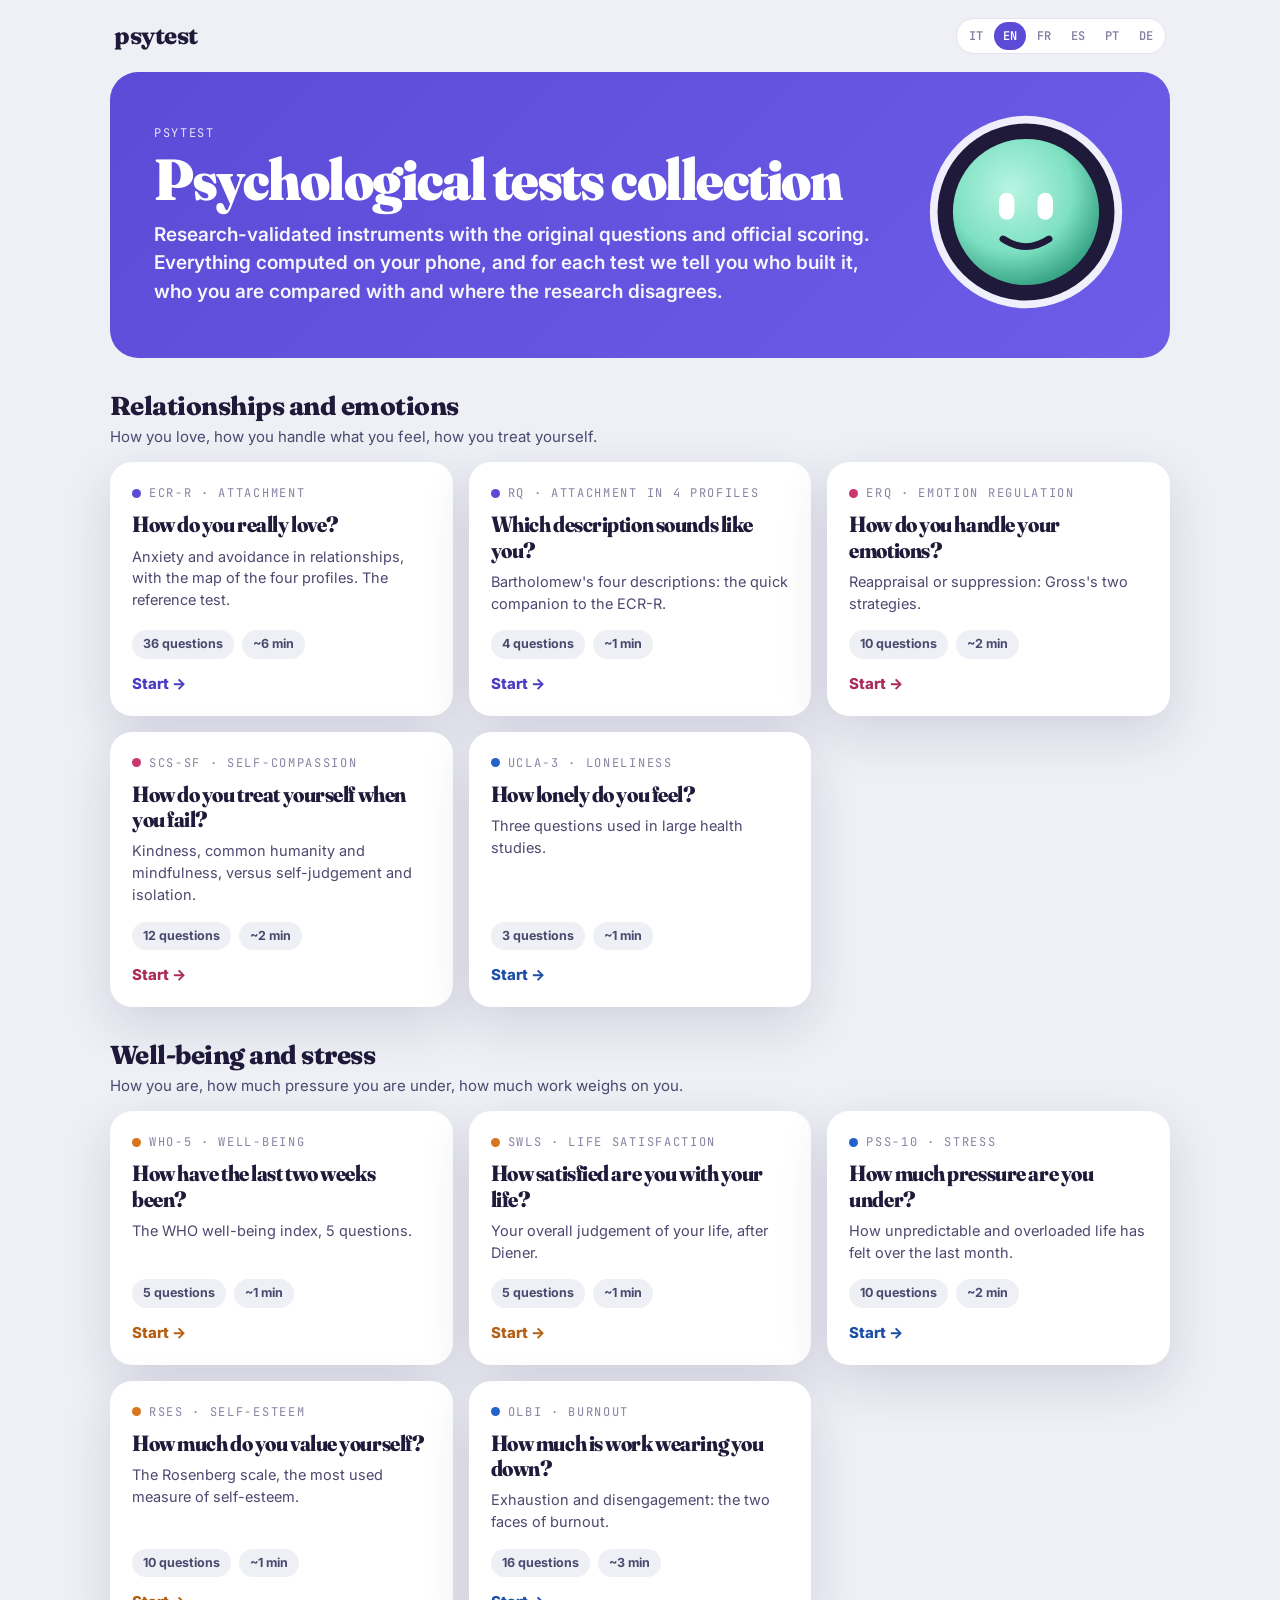
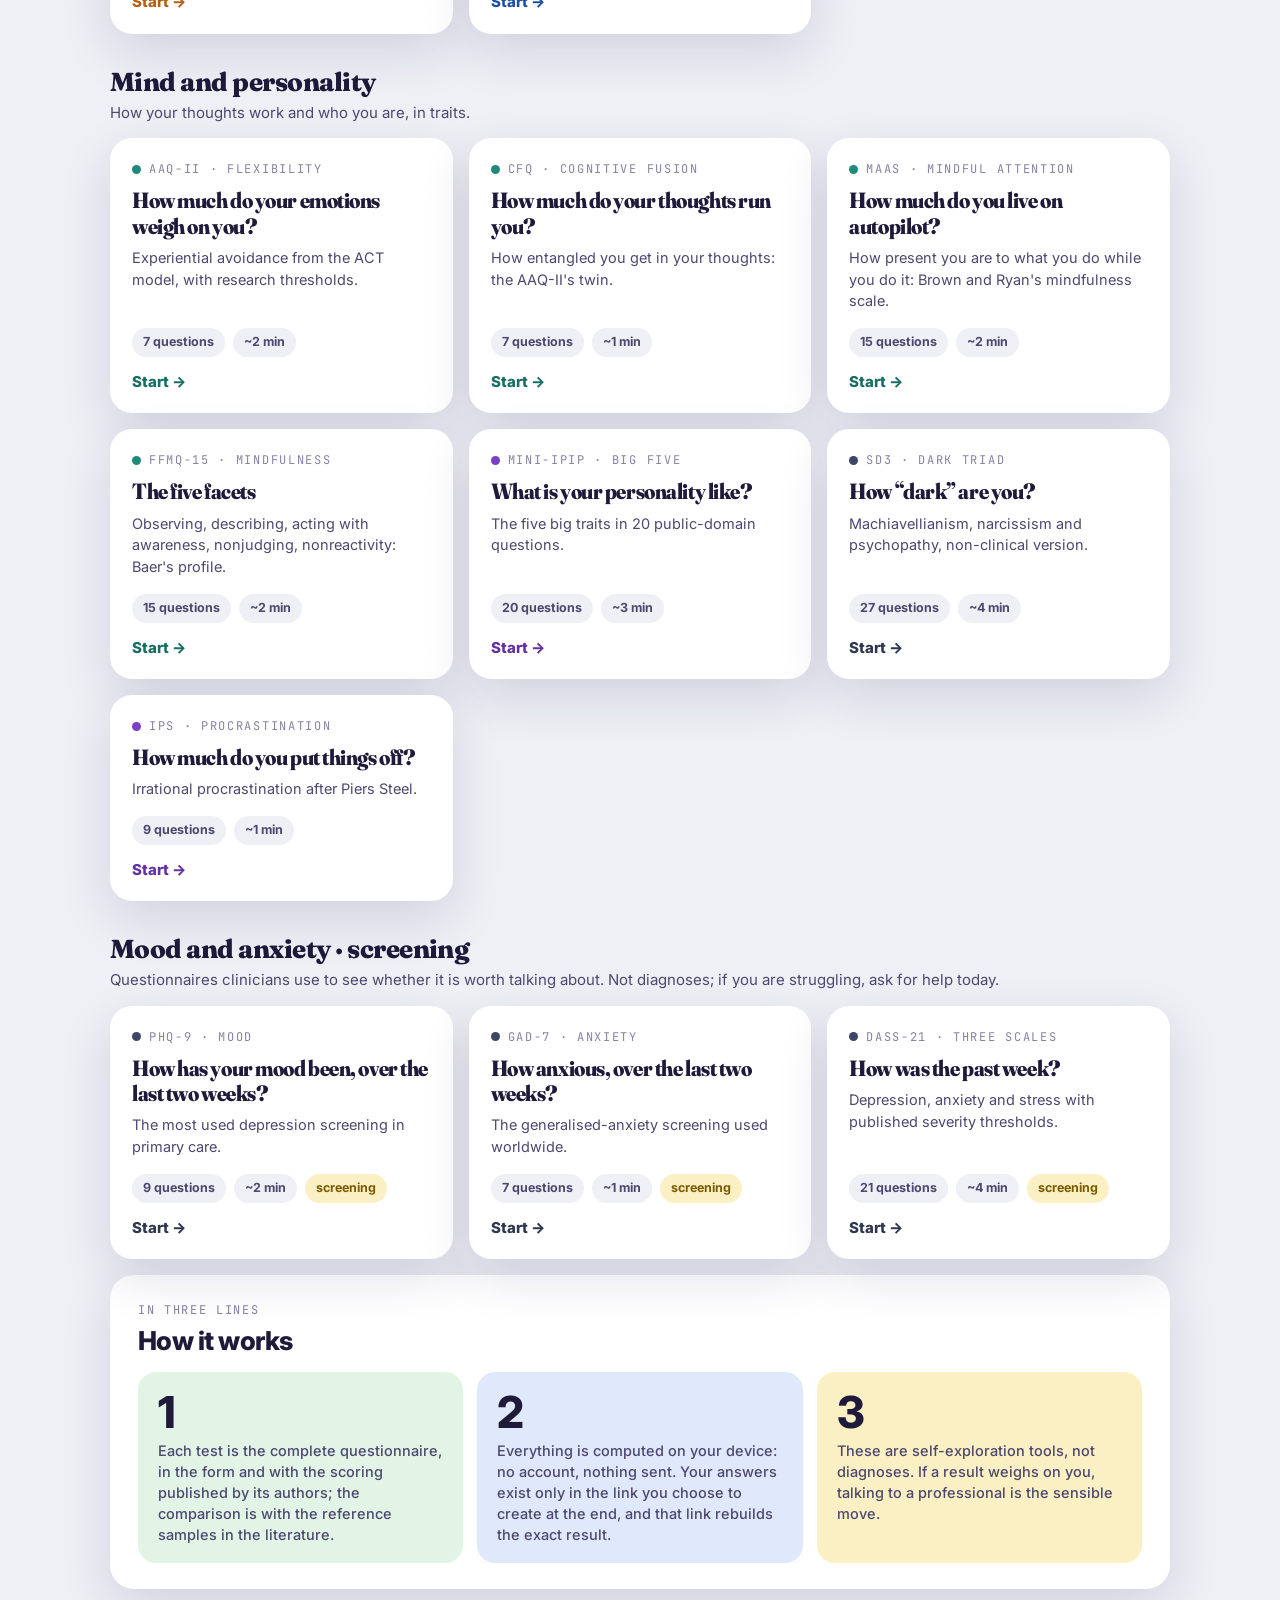
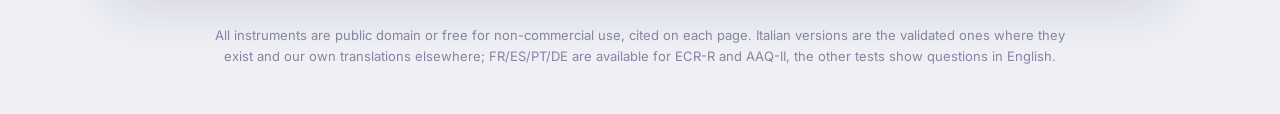
==== commit ed6ee89d: "psytest: MAAS e FFMQ-15, toggle di confronto uomini/donne (ECR-R, ERQ), critiche in ogni scheda, tit" ====
--- a/index.html
+++ b/index.html
@@ -26,16 +26,16 @@
 (function(){
   const $=id=>document.getElementById(id);
   const UI={
-    it:{title:"Test psicologici, fatti bene",lede:"Strumenti validati dalla ricerca, con le domande originali e il punteggio ufficiale. Tutto calcolato sul tuo telefono, risultato condivisibile con un link.",start:"Inizia",q:"domande",min:"min",
+    it:{title:"Test psicologici collection",lede:"Strumenti validati dalla ricerca, con le domande originali e il punteggio ufficiale. Tutto calcolato sul tuo telefono, e per ogni test ti diciamo chi l'ha costruito, con chi ti confronti e dove la ricerca non è d'accordo.",start:"Inizia",q:"domande",min:"min",
       howK:"In tre righe",screen:"screening",howT:"Come funziona",how:["Ogni test è il questionario completo, nella forma e con lo scoring pubblicati dagli autori; il confronto è con i campioni di riferimento della letteratura.","Tutto viene calcolato sul tuo dispositivo: nessun account, nessun invio. Le risposte esistono solo nel link che scegli di creare alla fine, e quel link ricostruisce esattamente il risultato.","Sono strumenti di auto-esplorazione, non diagnosi. Se un risultato ti pesa, parlarne con un professionista è la mossa sensata."],
-      foot:"Tutti gli strumenti sono di pubblico dominio o liberi per uso non commerciale, citati in ogni pagina. Le versioni italiane sono quelle validate dove esistono (AAQ-II, PHQ-9, GAD-7, WHO-5, RSES, SWLS, PSS-10, ERQ, CFQ) e traduzioni proprie altrove; FR/ES/PT/DE sono disponibili per ECR-R e AAQ-II, gli altri test mostrano le domande in inglese."},
-    en:{title:"Psychological tests, done properly",lede:"Research-validated instruments with the original questions and official scoring. Everything computed on your phone, result shareable with a link.",start:"Start",q:"questions",min:"min",
+      foot:"Tutti gli strumenti sono di pubblico dominio o liberi per uso non commerciale, citati in ogni pagina. Le versioni italiane sono quelle validate dove esistono (AAQ-II, PHQ-9, GAD-7, WHO-5, RSES, SWLS, PSS-10, ERQ, CFQ) e traduzioni proprie altrove (MAAS, FFMQ-15 comprese); FR/ES/PT/DE sono disponibili per ECR-R e AAQ-II, gli altri test mostrano le domande in inglese."},
+    en:{title:"Psychological tests collection",lede:"Research-validated instruments with the original questions and official scoring. Everything computed on your phone, and for each test we tell you who built it, who you are compared with and where the research disagrees.",start:"Start",q:"questions",min:"min",
       howK:"In three lines",screen:"screening",howT:"How it works",how:["Each test is the complete questionnaire, in the form and with the scoring published by its authors; the comparison is with the reference samples in the literature.","Everything is computed on your device: no account, nothing sent. Your answers exist only in the link you choose to create at the end, and that link rebuilds the exact result.","These are self-exploration tools, not diagnoses. If a result weighs on you, talking to a professional is the sensible move."],
       foot:"All instruments are public domain or free for non-commercial use, cited on each page. Italian versions are the validated ones where they exist and our own translations elsewhere; FR/ES/PT/DE are available for ECR-R and AAQ-II, the other tests show questions in English."},
-    fr:{title:"Des tests psychologiques, faits comme il faut",lede:"Des outils validés par la recherche, avec les questions originales et le score officiel. Tout est calculé sur ton téléphone, résultat partageable par un lien.",start:"Commencer",q:"questions",min:"min",howK:"En trois lignes",screen:"dépistage",howT:"Comment ça marche",how:["Chaque test est le questionnaire complet, dans la forme et avec le score publiés par ses auteurs.","Tout est calculé sur ton appareil : pas de compte, rien d'envoyé. Tes réponses n'existent que dans le lien que tu choisis de créer à la fin.","Ce sont des outils d'auto-exploration, pas des diagnostics. Si un résultat te pèse, en parler à un professionnel est la démarche sensée."],foot:"Instruments du domaine public ou libres pour usage non commercial, cités sur chaque page. FR disponible pour ECR-R et AAQ-II ; les autres tests affichent les questions en anglais."},
-    es:{title:"Tests psicológicos, hechos como es debido",lede:"Instrumentos validados por la investigación, con las preguntas originales y la puntuación oficial. Todo se calcula en tu teléfono, resultado compartible con un enlace.",start:"Empezar",q:"preguntas",min:"min",howK:"En tres líneas",screen:"cribado",howT:"Cómo funciona",how:["Cada test es el cuestionario completo, en la forma y con la puntuación publicadas por sus autores.","Todo se calcula en tu dispositivo: sin cuenta, sin envíos. Tus respuestas existen solo en el enlace que decidas crear al final.","Son herramientas de autoexploración, no diagnósticos. Si un resultado te pesa, hablarlo con un profesional es lo sensato."],foot:"Instrumentos de dominio público o libres para uso no comercial, citados en cada página. ES disponible para ECR-R y AAQ-II; los demás tests muestran las preguntas en inglés."},
-    pt:{title:"Testes psicológicos, feitos como se deve",lede:"Instrumentos validados pela pesquisa, com as perguntas originais e a pontuação oficial. Tudo calculado no seu celular, resultado compartilhável por link.",start:"Começar",q:"perguntas",min:"min",howK:"Em três linhas",screen:"triagem",howT:"Como funciona",how:["Cada teste é o questionário completo, na forma e com a pontuação publicadas pelos autores.","Tudo é calculado no seu dispositivo: sem conta, sem envio. Suas respostas existem só no link que você escolher criar no fim.","São ferramentas de autoexploração, não diagnósticos. Se um resultado pesa, conversar com um profissional é o passo sensato."],foot:"Instrumentos de domínio público ou livres para uso não comercial, citados em cada página. PT disponível para ECR-R e AAQ-II; os outros testes mostram as perguntas em inglês."},
-    de:{title:"Psychologische Tests, richtig gemacht",lede:"Von der Forschung validierte Instrumente mit den Originalfragen und der offiziellen Auswertung. Alles auf deinem Handy berechnet, Ergebnis per Link teilbar.",start:"Starten",q:"Fragen",min:"Min.",howK:"In drei Zeilen",screen:"Screening",howT:"So funktioniert es",how:["Jeder Test ist der vollständige Fragebogen, in der Form und mit der Auswertung, die die Autoren veröffentlicht haben.","Alles wird auf deinem Gerät berechnet: kein Konto, nichts wird gesendet. Deine Antworten existieren nur im Link, den du am Ende erstellen möchtest.","Das sind Werkzeuge zur Selbsterkundung, keine Diagnosen. Wenn dich ein Ergebnis belastet, ist ein Gespräch mit einer Fachperson der vernünftige Schritt."],foot:"Gemeinfreie oder für nicht-kommerzielle Nutzung freie Instrumente, auf jeder Seite zitiert. DE verfügbar für ECR-R und AAQ-II; die anderen Tests zeigen die Fragen auf Englisch."}
+    fr:{title:"Tests psychologiques collection",lede:"Des outils validés par la recherche, avec les questions originales et le score officiel. Tout est calculé sur ton téléphone, résultat partageable par un lien.",start:"Commencer",q:"questions",min:"min",howK:"En trois lignes",screen:"dépistage",howT:"Comment ça marche",how:["Chaque test est le questionnaire complet, dans la forme et avec le score publiés par ses auteurs.","Tout est calculé sur ton appareil : pas de compte, rien d'envoyé. Tes réponses n'existent que dans le lien que tu choisis de créer à la fin.","Ce sont des outils d'auto-exploration, pas des diagnostics. Si un résultat te pèse, en parler à un professionnel est la démarche sensée."],foot:"Instruments du domaine public ou libres pour usage non commercial, cités sur chaque page. FR disponible pour ECR-R et AAQ-II ; les autres tests affichent les questions en anglais."},
+    es:{title:"Tests psicológicos collection",lede:"Instrumentos validados por la investigación, con las preguntas originales y la puntuación oficial. Todo se calcula en tu teléfono, resultado compartible con un enlace.",start:"Empezar",q:"preguntas",min:"min",howK:"En tres líneas",screen:"cribado",howT:"Cómo funciona",how:["Cada test es el cuestionario completo, en la forma y con la puntuación publicadas por sus autores.","Todo se calcula en tu dispositivo: sin cuenta, sin envíos. Tus respuestas existen solo en el enlace que decidas crear al final.","Son herramientas de autoexploración, no diagnósticos. Si un resultado te pesa, hablarlo con un profesional es lo sensato."],foot:"Instrumentos de dominio público o libres para uso no comercial, citados en cada página. ES disponible para ECR-R y AAQ-II; los demás tests muestran las preguntas en inglés."},
+    pt:{title:"Testes psicológicos collection",lede:"Instrumentos validados pela pesquisa, com as perguntas originais e a pontuação oficial. Tudo calculado no seu celular, resultado compartilhável por link.",start:"Começar",q:"perguntas",min:"min",howK:"Em três linhas",screen:"triagem",howT:"Como funciona",how:["Cada teste é o questionário completo, na forma e com a pontuação publicadas pelos autores.","Tudo é calculado no seu dispositivo: sem conta, sem envio. Suas respostas existem só no link que você escolher criar no fim.","São ferramentas de autoexploração, não diagnósticos. Se um resultado pesa, conversar com um profissional é o passo sensato."],foot:"Instrumentos de domínio público ou livres para uso não comercial, citados em cada página. PT disponível para ECR-R e AAQ-II; os outros testes mostram as perguntas em inglês."},
+    de:{title:"Psychologische Tests collection",lede:"Von der Forschung validierte Instrumente mit den Originalfragen und der offiziellen Auswertung. Alles auf deinem Handy berechnet, Ergebnis per Link teilbar.",start:"Starten",q:"Fragen",min:"Min.",howK:"In drei Zeilen",screen:"Screening",howT:"So funktioniert es",how:["Jeder Test ist der vollständige Fragebogen, in der Form und mit der Auswertung, die die Autoren veröffentlicht haben.","Alles wird auf deinem Gerät berechnet: kein Konto, nichts wird gesendet. Deine Antworten existieren nur im Link, den du am Ende erstellen möchtest.","Das sind Werkzeuge zur Selbsterkundung, keine Diagnosen. Wenn dich ein Ergebnis belastet, ist ein Gespräch mit einer Fachperson der vernünftige Schritt."],foot:"Gemeinfreie oder für nicht-kommerzielle Nutzung freie Instrumente, auf jeder Seite zitiert. DE verfügbar für ECR-R und AAQ-II; die anderen Tests zeigen die Fragen auf Englisch."}
   };
   // registro dei test: h = pagina, n = domande, m = minuti
   const REG={
@@ -55,6 +55,8 @@
       {h:"Mente e personalità",sub:"Come funzionano i tuoi pensieri e chi sei, in tratti.",tests:[
         {h:"test.html?t=aaq",k:"AAQ-II · Flessibilità",t:"Quanto ti pesano le emozioni?",d:"L'evitamento esperienziale del modello ACT, con le soglie di ricerca.",n:7,m:2,theme:"teal"},
         {h:"test.html?t=cfq",k:"CFQ · Fusione cognitiva",t:"Quanto ti credono i tuoi pensieri?",d:"Quanto resti intrappolato nei pensieri: il gemello dell'AAQ-II.",n:7,m:1,theme:"teal"},
+        {h:"test.html?t=maas",k:"MAAS · Presenza mentale",t:"Quanto vivi col pilota automatico?",d:"Quanto sei attento a quello che fai mentre lo fai: la scala di mindfulness di Brown e Ryan.",n:15,m:2,theme:"teal"},
+        {h:"test.html?t=ffmq15",k:"FFMQ-15 · Mindfulness",t:"Le cinque sfaccettature",d:"Osservare, descrivere, agire con consapevolezza, non giudicare, non reagire: il profilo di Baer.",n:15,m:2,theme:"teal"},
         {h:"test.html?t=miniipip",k:"Mini-IPIP · Big Five",t:"Che personalità hai?",d:"I cinque grandi tratti in 20 domande di pubblico dominio.",n:20,m:3,theme:"plum"},
         {h:"test.html?t=sd3",k:"SD3 · Triade oscura",t:"Quanto sei «oscuro»?",d:"Machiavellismo, narcisismo e psicopatia, in versione non clinica.",n:27,m:4,theme:"slate"},
         {h:"test.html?t=ips",k:"IPS · Procrastinazione",t:"Quanto rimandi?",d:"La procrastinazione irrazionale secondo Piers Steel.",n:9,m:1,theme:"plum"}]},
@@ -79,6 +81,8 @@
       {h:"Mind and personality",sub:"How your thoughts work and who you are, in traits.",tests:[
         {h:"test.html?t=aaq",k:"AAQ-II · Flexibility",t:"How much do your emotions weigh on you?",d:"Experiential avoidance from the ACT model, with research thresholds.",n:7,m:2,theme:"teal"},
         {h:"test.html?t=cfq",k:"CFQ · Cognitive fusion",t:"How much do your thoughts run you?",d:"How entangled you get in your thoughts: the AAQ-II's twin.",n:7,m:1,theme:"teal"},
+        {h:"test.html?t=maas",k:"MAAS · Mindful attention",t:"How much do you live on autopilot?",d:"How present you are to what you do while you do it: Brown and Ryan's mindfulness scale.",n:15,m:2,theme:"teal"},
+        {h:"test.html?t=ffmq15",k:"FFMQ-15 · Mindfulness",t:"The five facets",d:"Observing, describing, acting with awareness, nonjudging, nonreactivity: Baer's profile.",n:15,m:2,theme:"teal"},
         {h:"test.html?t=miniipip",k:"Mini-IPIP · Big Five",t:"What is your personality like?",d:"The five big traits in 20 public-domain questions.",n:20,m:3,theme:"plum"},
         {h:"test.html?t=sd3",k:"SD3 · Dark triad",t:"How “dark” are you?",d:"Machiavellianism, narcissism and psychopathy, non-clinical version.",n:27,m:4,theme:"slate"},
         {h:"test.html?t=ips",k:"IPS · Procrastination",t:"How much do you put things off?",d:"Irrational procrastination after Piers Steel.",n:9,m:1,theme:"plum"}]},
--- a/psy/app.css
+++ b/psy/app.css
@@ -78,15 +78,21 @@
 .cards3{display:grid;grid-template-columns:repeat(3,1fr);gap:16px;margin-top:16px}
 @media(max-width:800px){.cards3{grid-template-columns:1fr}}
 .pc{position:relative;border-radius:22px;padding:24px 26px;overflow:hidden;line-height:1.5}
-.pc .k{margin-bottom:8px}
+.pc .k{margin-bottom:8px;font-family:var(--font);font-weight:800;font-size:14px;letter-spacing:.02em;text-transform:uppercase;color:var(--ink)}
 .pc p{margin:0;font-size:16px;font-weight:500;padding-right:56px}
 .pc .ico{position:absolute;top:16px;right:18px;width:70px;height:70px;opacity:.55}
 .pc .ico svg{width:100%;height:100%;fill:none;stroke:currentColor;stroke-width:2;stroke-linecap:round;stroke-linejoin:round}
-.pc.lilac{background:var(--lilac);color:#2f2a4d}.pc.lilac .k{color:var(--lilac-t)}
-.pc.yellow{background:var(--yellow);color:#3d3212}.pc.yellow .k{color:var(--yellow-t)}
-.pc.pink{background:var(--pink);color:#4a1f2e}.pc.pink .k{color:var(--pink-t)}
-.pc.green{background:var(--green);color:#173d25}.pc.green .k{color:var(--green-t)}
-.pc.blue{background:var(--blue);color:#1b2a5a}.pc.blue .k{color:var(--blue-t)}
+.pc.lilac{background:var(--lilac);color:#2f2a4d}
+.pc.yellow{background:var(--yellow);color:#3d3212}
+.pc.pink{background:var(--pink);color:#4a1f2e}
+.pc.green{background:var(--green);color:#173d25}
+.pc.blue{background:var(--blue);color:#1b2a5a}
+
+/* toggle confronto uomini/donne */
+.segtoggle{display:flex;align-items:center;gap:6px;flex-wrap:wrap;margin-top:14px;position:relative;z-index:1}
+.segtoggle .sl{font-family:var(--mono);font-size:11px;letter-spacing:.1em;text-transform:uppercase;color:inherit;opacity:.75;margin-right:4px}
+.segtoggle button{border:0;background:rgba(255,255,255,.7);color:var(--ink);font-family:var(--font);font-weight:700;font-size:13px;padding:7px 12px;border-radius:999px;cursor:pointer}
+.segtoggle button.on{background:var(--ink);color:#fff}
 
 /* card bianca */
 .card{background:var(--card);border-radius:24px;padding:26px 28px;box-shadow:var(--shadow);margin-top:16px}
